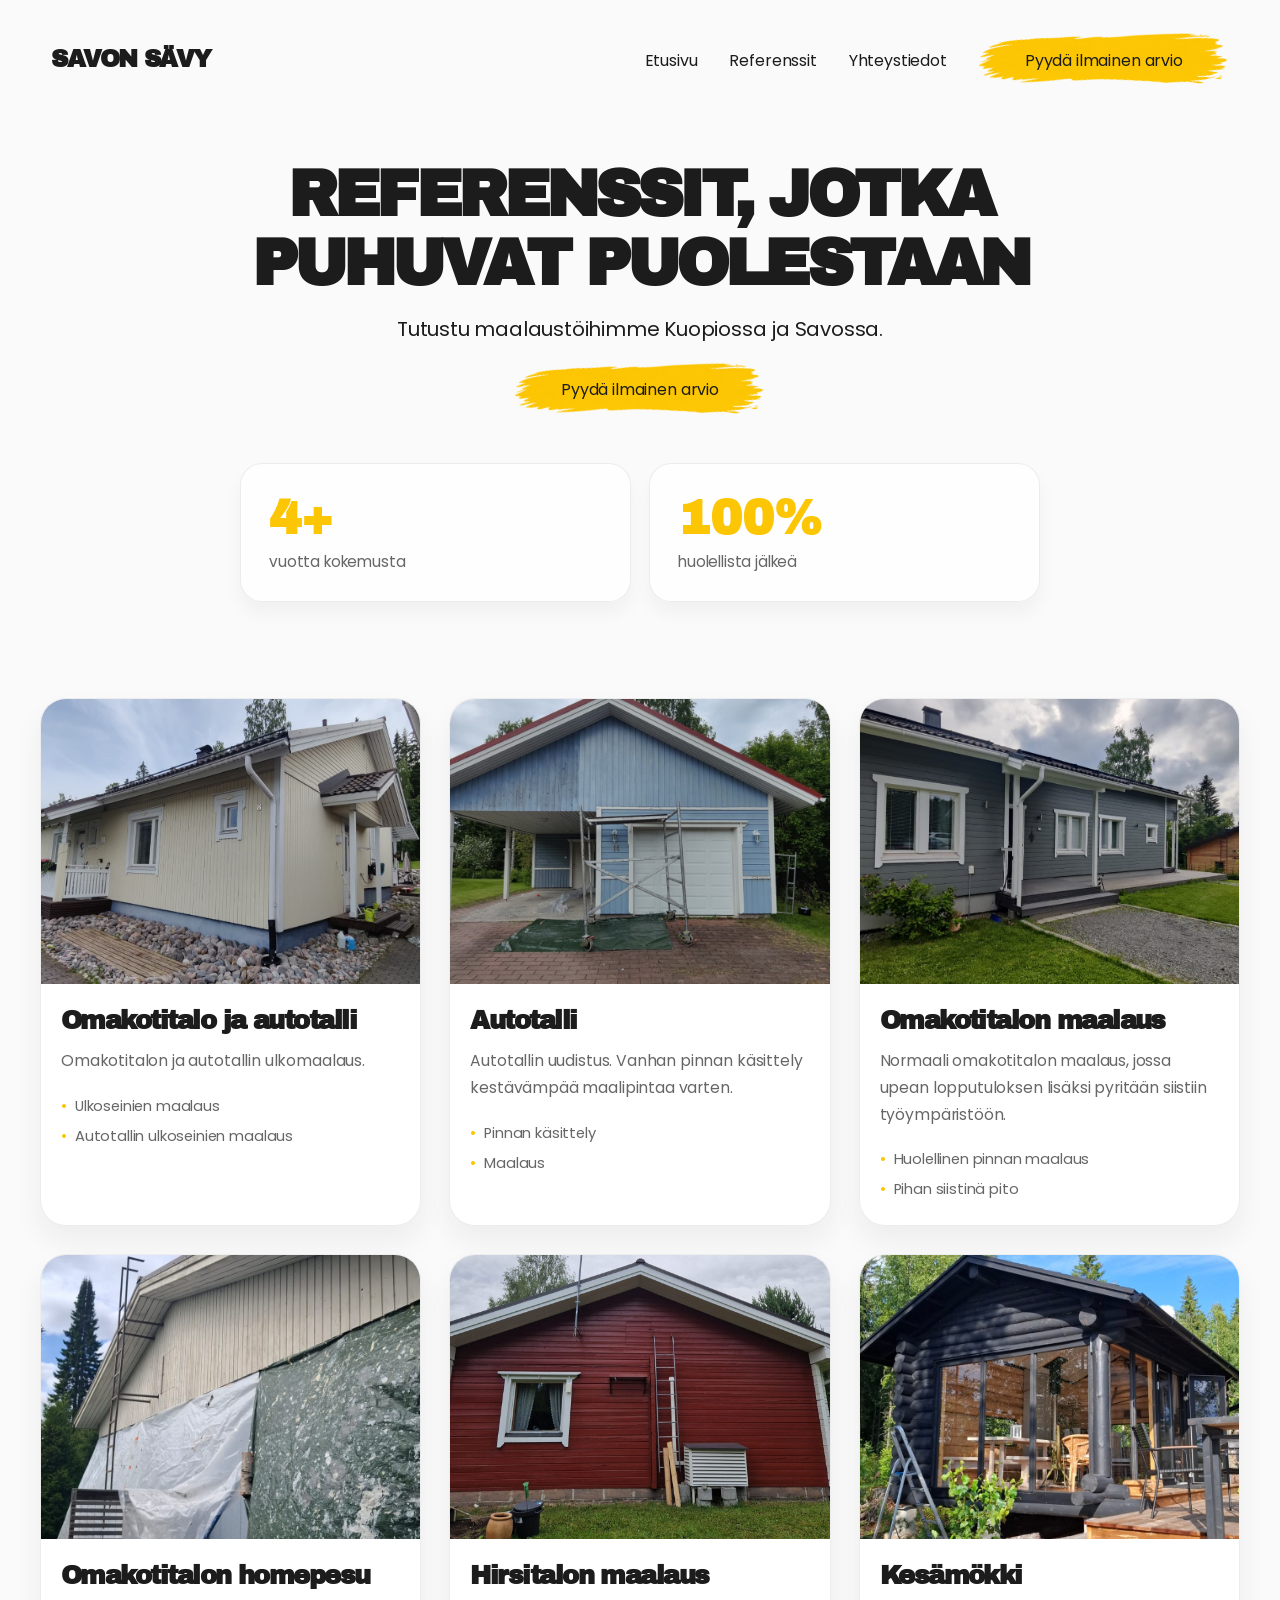
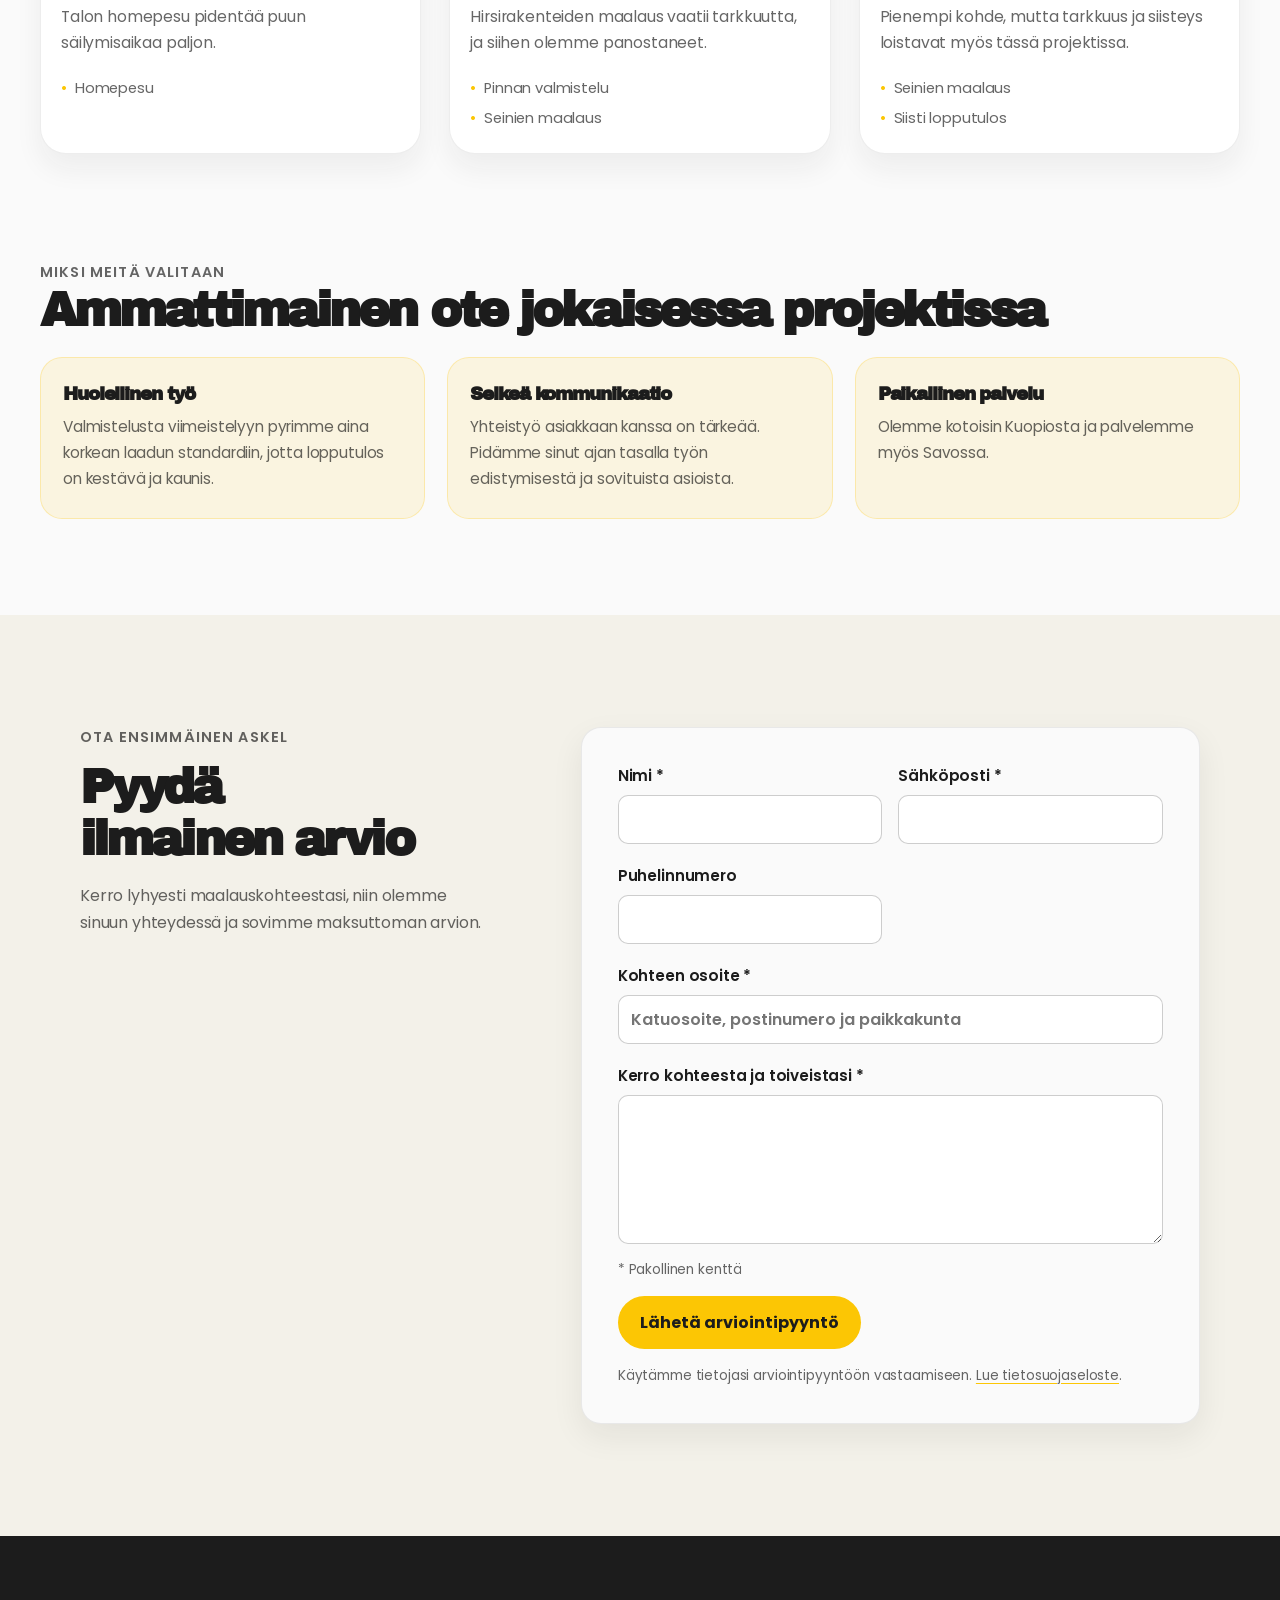
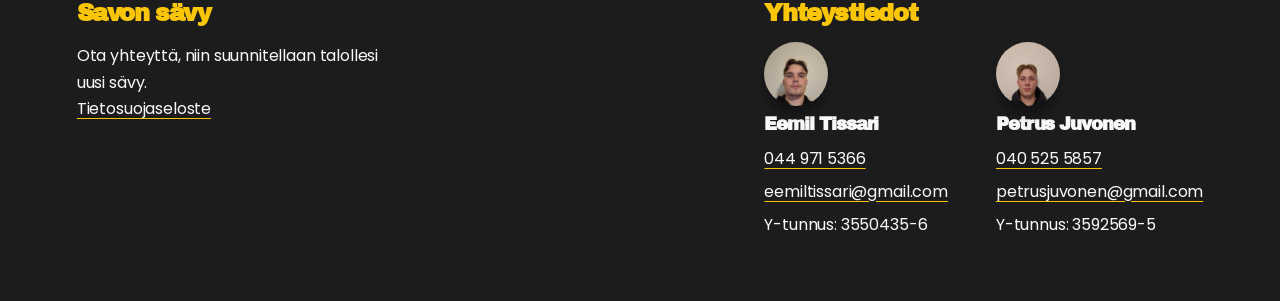
==== referenssit.html @ 163c97ed "Jeps" ====
<!DOCTYPE html>
<html lang="fi">
<head>
    <meta charset="UTF-8">
    <meta name="viewport" content="width=device-width, initial-scale=1.0">
    <title>Referenssit | Savon sävy</title>
    <meta name="description" content="Tutustu Savon sävyn maalausreferensseihin ja pyydä ilmainen arviointipyyntö.">

    <link rel="icon" href="./favicon.ico" sizes="any">
    <link rel="icon" type="image/png" sizes="32x32" href="./favicon-32x32.png">
    <link rel="icon" type="image/png" sizes="16x16" href="./favicon-16x16.png">
    <link rel="apple-touch-icon" sizes="180x180" href="./apple-touch-icon.png">
    <link rel="manifest" href="./site.webmanifest">

    <link rel="preconnect" href="https://fonts.googleapis.com">
    <link rel="preconnect" href="https://fonts.gstatic.com" crossorigin>
    <link href="https://fonts.googleapis.com/css2?family=Archivo+Black&family=Poppins:wght@200;400;600;700&display=swap" rel="stylesheet">

    <link rel="stylesheet" href="./basics.css">
    <link rel="stylesheet" href="./etusivu.css">
    <link rel="stylesheet" href="./referenssit.css">
</head>
<body>
    <nav>
        <div class="logo">
            <h1>Savon sävy</h1>
        </div>
        <button class="menuToggle" type="button" aria-label="Avaa valikko" aria-expanded="false" aria-controls="paavalikko">
            <span></span>
            <span></span>
            <span></span>
        </button>
        <div class="links" id="paavalikko">
            <div class="navlink">
                <a href="./index.html">Etusivu</a>
            </div>
            <div class="navlink">
                <a href="./referenssit.html">Referenssit</a>
            </div>
            <div class="navlink">
                <a href="#yhteystiedot">Yhteystiedot</a>
            </div>
            <a class="button navButton" href="#arviopyynto">
                <img class="brushStroke" src="./Kuvat/Kultainen siveltimen veto läpinäkyvällä taustalla-Photoroom.png" alt="">
                <p>Pyydä ilmainen arvio</p>
            </a>
        </div>
    </nav>

    <main class="referenssi-page">
        <section class="referenssi-hero">
            <h1>Referenssit, jotka puhuvat puolestaan</h1>
            <p>Tutustu maalaustöihimme Kuopiossa ja Savossa.</p>
            <div class="hero-cta">
                <a class="button" href="#arviopyynto">
                    <img class="brushStroke" src="./Kuvat/Kultainen siveltimen veto läpinäkyvällä taustalla-Photoroom.png" alt="">
                    <p>Pyydä ilmainen arvio</p>
                </a>
            </div>
        </section>

        <div class="referenssi-stats" aria-label="Työn laatuindikaattorit">
            <div class="stat-card">
                <strong>4+</strong>
                <span>vuotta kokemusta</span>
            </div>
            <div class="stat-card">
                <strong>100%</strong>
                <span>huolellista jälkeä</span>
            </div>
        </div>

        <section class="referenssi-kortit" aria-label="Referenssikohteet">
            <article class="reference-card">
                <img src="./Kuvat/WhatsApp Image 2026-10-31 at 20.21.334.jpeg" alt="Maalattu omakotitalo ja autotalli" loading="lazy" decoding="async">
                <div class="reference-card-body">
                    <h2>Omakotitalo ja autotalli</h2>
                    <p>Omakotitalon ja autotallin ulkomaalaus.</p>
                    <ul>
                        <li>Ulkoseinien maalaus</li>
                        <li>Autotallin ulkoseinien maalaus</li>
                    </ul>
                </div>
            </article>

            <article class="reference-card">
                <img src="./Kuvat/WhatsApp Image 2026-10-31 at 20.22.09.jpeg" alt="Autotallin maalaus" loading="lazy" decoding="async">
                <div class="reference-card-body">
                    <h2>Autotalli</h2>
                    <p>Autotallin uudistus. Vanhan pinnan käsittely kestävämpää maalipintaa varten.</p>
                    <ul>
                        <li>Pinnan käsittely</li>
                        <li>Maalaus</li>
                    </ul>
                </div>
            </article>

            <article class="reference-card">
                <img src="./Kuvat/WhatsApp Image 2026-10-31 at 20.22.1012.jpeg" alt="Päätyseinän maalattu omakotitalo" loading="lazy" decoding="async">
                <div class="reference-card-body">
                    <h2>Omakotitalon maalaus</h2>
                    <p>Normaali omakotitalon maalaus, jossa upean lopputuloksen lisäksi pyritään siistiin työympäristöön.</p>
                    <ul>
                        <li>Huolellinen pinnan maalaus</li>
                        <li>Pihan siistinä pito</li>
                    </ul>
                </div>
            </article>

            <article class="reference-card">
                <img src="./Kuvat/WhatsApp Image 2026-10-31 at 20.26.2842.jpeg" alt="Omakotitalon homepesu" loading="lazy" decoding="async">
                <div class="reference-card-body">
                    <h2>Omakotitalon homepesu</h2>
                    <p>Talon homepesu pidentää puun säilymisaikaa paljon.</p>
                    <ul>
                        <li>Homepesu</li>
                    </ul>
                </div>
            </article>

            <article class="reference-card">
                <img src="./Kuvat/WhatsApp Image 2026-10-31 at 20.26.2734.jpeg" alt="Hirsitalon maalaus" loading="lazy" decoding="async">
                <div class="reference-card-body">
                    <h2>Hirsitalon maalaus</h2>
                    <p>Hirsirakenteiden maalaus vaatii tarkkuutta, ja siihen olemme panostaneet.</p>
                    <ul>
                        <li>Pinnan valmistelu</li>
                        <li>Seinien maalaus</li>
                    </ul>
                </div>
            </article>

            <article class="reference-card">
                <img src="./Kuvat/WhatsApp Image 2026-10-31 at 20.26.2950.jpeg" alt="Kesäkeittiön maalaustyö" loading="lazy" decoding="async">
                <div class="reference-card-body">
                    <h2>Kesämökki</h2>
                    <p>Pienempi kohde, mutta tarkkuus ja siisteys loistavat myös tässä projektissa.</p>
                    <ul>
                        <li>Seinien maalaus</li>
                        <li>Siisti lopputulos</li>
                    </ul>
                </div>
            </article>
        </section>

        <section class="referenssi-tekstit" aria-labelledby="referenssi-tekstit-otsikko">
            <div class="section-heading">
                <p class="osioTunniste">Miksi meitä valitaan</p>
                <h2 id="referenssi-tekstit-otsikko">Ammattimainen ote jokaisessa projektissa</h2>
            </div>
            <div class="feature-grid">
                <article class="feature-item">
                    <h3>Huolellinen työ</h3>
                    <p>Valmistelusta viimeistelyyn pyrimme aina korkean laadun standardiin, jotta lopputulos on kestävä ja kaunis.</p>
                </article>
                <article class="feature-item">
                    <h3>Selkeä kommunikaatio</h3>
                    <p>Yhteistyö asiakkaan kanssa on tärkeää. Pidämme sinut ajan tasalla työn edistymisestä ja sovituista asioista.</p>
                </article>
                <article class="feature-item">
                    <h3>Paikallinen palvelu</h3>
                    <p>Olemme kotoisin Kuopiosta ja palvelemme myös Savossa.</p>
                </article>
            </div>
        </section>
    </main>

    <section class="arviopyynto" id="arviopyynto" aria-labelledby="arviopyyntoOtsikko">
        <div class="arviopyyntoSisalto">
            <div class="arviopyyntoEsittely">
                <p class="osioTunniste">Ota ensimmäinen askel</p>
                <h1 id="arviopyyntoOtsikko">Pyydä ilmainen arvio</h1>
                <p>Kerro lyhyesti maalauskohteestasi, niin olemme sinuun yhteydessä ja sovimme maksuttoman arvion.</p>
            </div>
            <form class="arvioLomake" action="https://formspree.io/f/xkjrnrkb" method="POST">
                <input type="hidden" name="_subject" value="Uusi arviointipyyntö - Savon sävy">
                <input class="arvioHoneypot" type="text" name="_gotcha" tabindex="-1" autocomplete="off" aria-hidden="true">
                <div class="arvioKentat">
                    <label class="arvioKentta">
                        Nimi *
                        <input type="text" name="Nimi" autocomplete="name" required>
                    </label>
                    <label class="arvioKentta">
                        Sähköposti *
                        <input type="email" name="Email" autocomplete="email" required>
                    </label>
                    <label class="arvioKentta">
                        Puhelinnumero
                        <input type="tel" name="puhelinnumero" autocomplete="tel">
                    </label>
                    <label class="arvioKentta arvioKenttaLevea">
                        Kohteen osoite *
                        <input type="text" name="Osoite" autocomplete="street-address" placeholder="Katuosoite, postinumero ja paikkakunta" required>
                    </label>
                    <label class="arvioKentta arvioKenttaLevea">
                        Kerro kohteesta ja toiveistasi *
                        <textarea name="Viesti" rows="5" required></textarea>
                    </label>
                </div>
                <p class="arvioPakolliset">* Pakollinen kenttä</p>
                <button class="arvioLaheta" type="submit">Lähetä arviointipyyntö</button>
                <p class="arvioLomakeIlmoitus" role="status" aria-live="polite" aria-atomic="true"></p>
                <p class="arvioTietosuoja">Käytämme tietojasi arviointipyyntöön vastaamiseen. <a href="./tietosuoja.html">Lue tietosuojaseloste</a>.</p>
            </form>
        </div>
    </section>

    <footer class="footer" id="yhteystiedot">
        <div class="footerSisalto">
            <div class="footerEsittely">
                <h2>Savon sävy</h2>
                <p>Ota yhteyttä, niin suunnitellaan talollesi uusi sävy.</p>
                <a href="./tietosuoja.html">Tietosuojaseloste</a>
            </div>
            <div class="footerYhteystiedot">
                <h2>Yhteystiedot</h2>
                <div class="footerHenkilot">
                    <address>
                        <img class="footerKuva" src="./Kuvat/Eemil-naamakuva.jpeg" alt="" loading="lazy" decoding="async">
                        <h3>Eemil Tissari</h3>
                        <a href="tel:+358449715366">044 971 5366</a>
                        <a href="mailto:eemiltissari@gmail.com">eemiltissari@gmail.com</a>
                        <p>Y-tunnus: 3550435-6</p>
                    </address>
                    <address>
                        <img class="footerKuva" src="./Kuvat/Pietsu-naamakuva.jpeg" alt="" loading="lazy" decoding="async">
                        <h3>Petrus Juvonen</h3>
                        <a href="tel:+358405255857">040 525 5857</a>
                        <a href="mailto:petrusjuvonen@gmail.com">petrusjuvonen@gmail.com</a>
                        <p>Y-tunnus: 3592569-5</p>
                    </address>
                </div>
            </div>
        </div>
    </footer>

    <script src="./etusivu.js" defer></script>
</body>
</html>
---- basics.css ----
:root{
    --nav-height: 120px;
    --otsikko-koko: clamp(2.5rem, 6vw, 6rem);
    --otsikko2-koko: clamp(2rem, 5vw, 4rem);
    --väliotsikko-koko: clamp(1.75rem, 4vw, 3rem);
    --väliotsikko2-koko: clamp(1.5rem, 3.5vw, 2.5rem);
    --iso-teksti-koko: clamp(1.25rem, 2.5vw, 2.25rem);
    --teksti-koko: clamp(1.125rem, 2vw, 2rem);
    --pieni-teksti-koko: clamp(1rem, 1.75vw, 1.75rem);
    --pieni-teksti2-koko: clamp(1rem, 1.5vw, 1.5rem);

    --väri-main: #fcc604;
    --väri-body: #fafafa;
    --väri-teksti: #1c1c1c;
    --väri-teksti-secondary: rgba(0, 0, 0, 0.6);
}

html{
    text-rendering: optimizeLegibility;
    -webkit-font-smoothing: antialiased;
    -moz-osx-font-smoothing: grayscale;
}
*{
    box-sizing: border-box;
    margin: 0;
    padding: 0;
}
body{
    width: 100%;
    min-height: 100vh;
    background-color: var(--väri-body);
    color: var(--väri-teksti);

    overflow-x: clip;
}

p{
    max-inline-size: 65ch;
}
p, body{
    text-wrap: pretty;
    letter-spacing: -0.01em;
    font-family: "Poppins", sans-serif;
}
h1, h2, h3, h4, h5, h6{
    text-wrap: balance;
    letter-spacing: -0.06em;
    font-family: "Archivo Black", sans-serif;
}
.brushStroke{
   rotate: 9deg;
}

.button{
    position: relative;
    display: flex;
    justify-content: center;
    align-items: center;
    width: 250px;
    cursor: pointer;
    height: 60px;
}
.button p{
    position: absolute;
    white-space: nowrap;
}
.button img{
    width: inherit;
    position: absolute;
}

.button:hover img{
    animation: brushStrokeAnimation 0.8s forwards ease;  
}
@keyframes brushStrokeAnimation {
    from{
        clip-path: inset(0 100% 0 0);
    }
    to{
        clip-path: inset(0 0 0 0);
    }
}



nav{
    display: flex;
    justify-content: space-between;
    align-items: center;
    gap: 24px;
    padding: 16px clamp(20px, 4vw, 56px);
    min-height: var(--nav-height);
    background-color: var(--väri-body);
    color: var(--väri-teksti);
    width: 100%;
    position: fixed;
    top: 0;
    left: 0;
    z-index: 9999;
    transition: box-shadow .2s ease;

}
nav.is-scrolled{
    box-shadow: 0 4px 18px rgba(28, 28, 28, .06);
}
nav .logo{
    font-family: "Archivo Black", sans-serif;
    font-size: clamp(1.1rem, 2vw, 1.5rem);
    white-space: nowrap;
    text-transform: uppercase;

    cursor: pointer;
}
nav .logo h1{
    font-size: inherit;
    line-height: 1.15;
}
nav .links{
    display: flex;
    gap: clamp(16px, 2.5vw, 36px);
    align-items: center;
    margin-left: auto;
}
.navButton{
    color: var(--väri-teksti) !important;
}
.menuToggle{
    display: none;
}
nav a{
    text-decoration: none;
    color: var(--väri-teksti);
}
nav a:hover{
    color: var(--väri-main);
}

img, .img, .kuva{
    border-radius: 20px;
    filter: drop-shadow(0px 10px 5px rgba(0, 0, 0, .3));
}
.button img{
    filter: none;
}

@media (max-width: 760px){
    :root{
        --nav-height: 76px;
    }
    nav{
        flex-direction: row;
        justify-content: space-between;
        gap: 16px;
        padding: 10px 20px;
    }
    nav .logo{
        font-size: 1.1rem;
        line-height: 1.2;
    }
    .menuToggle{
        display: flex;
        flex-direction: column;
        justify-content: center;
        align-items: center;
        gap: 5px;
        width: 44px;
        height: 44px;
        margin-left: auto;
        border: 1px solid rgba(28, 28, 28, .2);
        border-radius: 10px;
        background: transparent;
        color: var(--väri-teksti);
        cursor: pointer;
    }
    .menuToggle span{
        display: block;
        width: 20px;
        height: 2px;
        border-radius: 2px;
        background: currentColor;
        transition: transform .2s ease, opacity .2s ease;
    }
    .menuToggle[aria-expanded="true"] span:first-child{
        transform: translateY(7px) rotate(45deg);
    }
    .menuToggle[aria-expanded="true"] span:nth-child(2){
        opacity: 0;
    }
    .menuToggle[aria-expanded="true"] span:last-child{
        transform: translateY(-7px) rotate(-45deg);
    }
    .menuToggle:focus-visible{
        outline: 3px solid var(--väri-main);
        outline-offset: 3px;
    }
    nav .links{
        position: absolute;
        top: 100%;
        left: 0;
        display: none;
        flex-direction: column;
        align-items: stretch;
        gap: 0;
        width: 100%;
        padding: 8px 20px 20px;
        background: var(--väri-body);
        box-shadow: 0 12px 18px rgba(0, 0, 0, .12);
        margin: 0;
    }
    nav[data-menu-open="true"] .links{
        display: flex;
    }
    nav .navlink{
        padding: 12px 0;
        border-bottom: 1px solid rgba(28, 28, 28, .12);
    }
    nav .navlink a{
        display: block;
        font-size: 1rem;
    }
    nav .navButton{
        width: min(100%, 240px);
        height: 48px;
        margin-top: 12px;
        flex: 0 0 auto;
    }
    nav .navButton img{
        width: 100%;
    }
    nav .navButton p{
        font-size: .9rem;
    }
}
---- etusivu.css ----
main{
    position: relative;
    display: flex;
    flex-direction: column;
    padding: var(--nav-height) 24px 48px;
    width: 100%;
    min-height: 100vh;
    min-height: 100svh;
    text-align: center;
    align-items: center;
    justify-content: center;
}
main h1{
    font-size: var(--otsikko2-koko);
    text-transform: uppercase;
    max-width: min(1000px, calc(100% - 2 * clamp(150px, 20vw, 300px)));
    line-height: 1.08;
    z-index: 1;
}
main > p{
    max-width: 60ch;
    margin-top: 16px;
    font-size: clamp(1rem, 1.8vw, 1.25rem);
    z-index: 1;
}
main .button{
    z-index: 1;
    margin-top: 15px;
}

.about{
    position: relative;
    isolation: isolate;
    display: flex;
    flex-direction: column;
    align-items: center;
    justify-content: center;
    width: 100%;
    text-align: center;
    padding: clamp(32px, 4vw, 56px) 24px;
    background-color: var(--väri-main);
    margin-top: 20vh;
}
.about::before,
.about::after{
    content: "";
    position: absolute;
    z-index: 1;
    left: 0;
    width: 100%;
    height: 14px;
    background-color: var(--väri-main);
    -webkit-mask-image: url("data:image/svg+xml,%3Csvg xmlns='http://www.w3.org/2000/svg' viewBox='0 0 64 14'%3E%3Cpath fill='white' d='M0 7 C8 7 8 1 16 1 S24 7 32 7 S40 13 48 13 S56 7 64 7 V14 H0 Z'/%3E%3C/svg%3E");
    -webkit-mask-repeat: repeat-x;
    -webkit-mask-size: 64px 14px;
    mask-image: url("data:image/svg+xml,%3Csvg xmlns='http://www.w3.org/2000/svg' viewBox='0 0 64 14'%3E%3Cpath fill='white' d='M0 7 C8 7 8 1 16 1 S24 7 32 7 S40 13 48 13 S56 7 64 7 V14 H0 Z'/%3E%3C/svg%3E");
    mask-repeat: repeat-x;
    mask-size: 64px 14px;
    pointer-events: none;
}
.about::before{
    top: -14px;
}
.about::after{
    bottom: -14px;
    transform: scaleY(-1);
}
.about h1{
    position: relative;
    z-index: 5;
    max-width: 900px;
    font-size: var(--väliotsikko-koko);
    line-height: 1.1;
}
.about .osioTunniste{
    position: relative;
    z-index: 5;
    margin-top: 0;
    margin-bottom: 12px;
    font-size: .9rem;
}
.about > p:not(.osioTunniste){
    position: relative;
    z-index: 5;
    max-width: 60ch;
    margin-top: 20px;
    font-size: clamp(1rem, 1.8vw, 1.25rem);
    line-height: 1.8;
}
.tyoprosessi{
    width: 100%;
    padding: clamp(72px, 10vw, 128px) 24px;
    scroll-margin-top: var(--nav-height);
}
.tyoprosessiSisalto{
    display: grid;
    grid-template-columns: minmax(0, .9fr) minmax(0, 1.1fr);
    align-items: center;
    gap: clamp(40px, 8vw, 112px);
    width: min(100%, 1200px);
    margin: 0 auto;
}
.tyoprosessiTeksti{
    min-width: 0;
}
.osioTunniste{
    color: var(--väri-teksti-secondary);
    font-size: .9rem;
    font-weight: 600;
    letter-spacing: .08em;
    line-height: 1.5;
    text-transform: uppercase;
}
.tyoprosessiTeksti > h1{
    margin-top: 12px;
    font-size: var(--väliotsikko-koko);
    line-height: 1.1;
}
.tyoprosessiJohdanto{
    margin-top: 16px;
    line-height: 1.7;
}
.tyovaiheetLista{
    display: grid;
    gap: 0;
    margin-top: 28px;
    list-style: none;
}
.tyovaiheetLista li{
    display: grid;
    grid-template-columns: 44px minmax(0, 1fr);
    gap: 16px;
    padding: 18px 0;
    border-top: 1px solid rgba(28, 28, 28, .14);
}
.tyovaiheNumero{
    display: grid;
    width: 40px;
    height: 40px;
    place-items: center;
    border-radius: 50%;
    background: var(--väri-main);
    font-weight: 700;
}
.tyovaiheetLista h2{
    margin-bottom: 4px;
    font-size: 1.05rem;
}
.tyovaiheetLista p{
    color: var(--väri-teksti-secondary);
    font-size: .95rem;
    line-height: 1.6;
}
.tyoprosessiKuvat{
    position: relative;
    min-width: 0;
    min-height: clamp(360px, 48vw, 580px);
}
.tyoprosessiKuvat img{
    position: absolute;
    display: block;
    object-fit: cover;
    object-position: center;
}
.tyoprosessiPaa{
    top: 0;
    right: 0;
    width: 78%;
    height: 82%;
}
.tyoprosessiSivu{
    bottom: 0;
    left: 0;
    width: 52%;
    height: 42%;
    border: 8px solid var(--väri-body);
}

main .kuvat{
    position: absolute;
    top: 50%;
    left: 50%;
    width: min(80vw, 1200px);
    height: min(80vh, 600px);
    transform: translate(-50%, -40%);
    pointer-events: none;
}
@media screen and (max-width:1100px) {
    main .kuvat{
        height: 520px;
    }
}
main .kuvat img{
    position: absolute;
    display: block;
    min-width: 0;
    object-fit: cover;
    object-position: center;
    margin: 0;
}
main .kuva1,
main .kuva3{
    width: clamp(120px, 16vw, 220px);
    height: clamp(190px, 30vw, 340px);
}
main .kuva1{
    top: 8%;
    left: 0;
}
main .kuva2{
    bottom: 0;
    left: 12%;
    width: clamp(110px, 14vw, 165px);
    height: clamp(125px, 18vw, 220px);
}
main .kuva3{
    top: 8%;
    right: 0;
}
main .kuva4{
    right: 12%;
    bottom: 0;
    width: clamp(150px, 22vw, 280px);
    height: clamp(95px, 13vw, 160px);
}


.tiimi{
    display: flex;
    justify-content: center;
    align-items: center;
    width: 100%;
    padding: clamp(48px, 8vw, 96px) clamp(16px, 5vw, 64px);
    background: #f3f1e9;
}
.tiimiCont{
    width: min(100%, 1200px);
    min-width: 0;
    padding: 0;
    display: flex;
    flex-direction: column;
    align-items: center;
    justify-content: center;
    text-align: center;
}
.tiimiCont > h1{
    max-width: 760px;
    margin-top: 12px;
    font-size: var(--väliotsikko-koko);
    line-height: 1.1;
}
.tiimiCont > p:not(.osioTunniste){
    margin-top: 16px;
}
.tiimiCont > .osioTunniste{
    margin-top: 0;
}

.kortit{
    display: grid;
    grid-template-columns: repeat(2, minmax(0, 1fr));
    gap: clamp(16px, 3vw, 32px);
    width: min(100%, 1000px);
    margin-top: clamp(32px, 5vw, 64px);
}
.kortti{
    min-width: 0;
    display: flex;
    align-items: center;
    gap: clamp(16px, 2.5vw, 28px);
    border-radius: 20px;
    padding: clamp(14px, 2vw, 24px);
    border: 1px solid rgba(28, 28, 28, .08);
    background-color: var(--väri-body);
    box-shadow: 0 12px 32px rgba(28, 28, 28, .07);
    overflow: hidden;
}
.kortti .kuva{
    filter: brightness(1.1) contrast(1.2) saturate(1.2);
    flex: 0 0 38%;
    width: 38%;
    max-height: 260px;
    aspect-ratio: 4 / 5;
    object-fit: cover;
    object-position: center;
    border-radius: 14px;
}
.kortti .teksti{
    flex: 1;
    min-width: 0;
    padding: 8px 0;
    text-align: left;
    overflow-wrap: anywhere;
}
.kortti .teksti h2{
    margin-bottom: 12px;
    font-weight: 400;
    font-size: clamp(1.15rem, 2vw, 1.5rem);
}
.kortti .teksti p{
    margin-top: 8px;
    font-size: clamp(.8rem, 1.3vw, 1rem);
    line-height: 1.6;
}
.kortti .teksti span{
    font-weight: bold;
}
.kortti .teksti a{
    color: inherit;
    text-decoration-color: var(--väri-main);
    text-underline-offset: 3px;
}
.kortti .teksti a:hover{
    text-decoration-thickness: 2px;
}


.referenssit{
    display: flex;
    flex-direction: column;
    align-items: center;
    padding: clamp(72px, 10vw, 120px) 24px;
    text-align: center;
    scroll-margin-top: var(--nav-height);
    width: 100%;
}
.referenssit > h1{
    margin-top: 12px;
    font-size: var(--väliotsikko-koko);
}
.referenssit > p{
    margin-top: 12px;
    font-size: clamp(.95rem, 1.6vw, 1.1rem);
}
.referenssit > .osioTunniste{
    margin-top: 0;
    font-size: .9rem;
}
.referenssitCont{
    display: grid;
    grid-template-columns: repeat(auto-fit, minmax(min(100%, 260px), 1fr));
    gap: clamp(16px, 2.5vw, 28px);
    width: min(100%, 1100px);
    margin-top: clamp(24px, 4vw, 40px);
}
.referenssi{
    display: flex;
    flex-direction: column;
    gap: 14px;
    min-width: 0;
    padding: 20px;
    align-items: stretch;
    justify-content: flex-start;
    width: 100%;
    border: 1px solid rgba(28, 28, 28, .08);
    border-radius: 18px;
    background: #fff;
    color: inherit;
    font: inherit;
    cursor: pointer;
    overflow: hidden;
    text-align: left;
    box-shadow: 0 8px 24px rgba(28, 28, 28, .06);
    transition: box-shadow .25s ease, transform .2s ease;
}
.referenssi img{
    display: block;
    width: 100%;
    aspect-ratio: 16 / 10;
    object-fit: cover;
    border-radius: 12px;
    transition: transform .35s ease;
}
.referenssi span{
    padding: 2px 4px 4px;
    font-weight: 600;
    line-height: 1.4;
}
.referenssi:hover{
    box-shadow: 0 14px 32px rgba(28, 28, 28, .12);
    transform: translateY(-3px);
}
.referenssi:hover img{
    transform: scale(1.015);
}
.referenssi:focus-visible,
.referenssiTakaisin:focus-visible{
    outline: 3px solid var(--väri-teksti);
    outline-offset: 4px;
}
.referenssi .kuva{
    display: block;
    height: auto;
    width: 100%;
    background-position: center;
    background-size: cover;
    object-fit: cover;
}
.referenssiDialog{
    width: min(1000px, calc(100% - 32px));
    max-width: none;
    max-height: calc(100% - 32px);
    margin: auto;
    padding: 0;
    overflow: auto;
    border: 0;
    border-radius: 20px;
    color: var(--väri-teksti);
    background: var(--väri-body);
    box-shadow: 0 20px 60px rgba(0, 0, 0, .3);
}
.referenssiDialog::backdrop{
    background: rgba(0, 0, 0, .65);
}
.referenssiSisalto{
    display: grid;
    grid-template-columns: minmax(0, 1.1fr) minmax(240px, .9fr);
    align-items: center;
    gap: 32px;
    padding: 32px;
}
.referenssiSlider{
    position: relative;
    min-width: 0;
}
.referenssiIsoKuva{
    display: block;
    width: 100%;
    max-height: 65vh;
    object-fit: cover;
}
.sliderNuoli{
    position: absolute;
    top: 50%;
    z-index: 1;
    display: grid;
    width: 44px;
    height: 44px;
    place-items: center;
    transform: translateY(-50%);
    border: 0;
    border-radius: 50%;
    background: rgba(28, 28, 28, .75);
    color: #fff;
    font: inherit;
    font-size: 22px;
    cursor: pointer;
}
.sliderNuoli:hover{
    background: var(--väri-teksti);
}
.sliderNuoli:focus-visible{
    outline: 3px solid var(--väri-main);
    outline-offset: 3px;
}
.sliderEdellinen{
    left: 12px;
}
.sliderSeuraava{
    right: 12px;
}
.sliderLaskuri{
    position: absolute;
    right: 12px;
    bottom: 12px;
    padding: 4px 10px;
    border-radius: 999px;
    background: rgba(28, 28, 28, .75);
    color: #fff;
    font-size: 14px;
}
.referenssiTeksti h2{
    margin-bottom: 16px;
}
.referenssiTeksti p{
    line-height: 1.7;
}
.referenssiTakaisin{
    margin-top: 24px;
    padding: 12px 20px;
    border: 0;
    border-radius: 999px;
    background: var(--väri-main);
    color: var(--väri-teksti);
    font: inherit;
    font-weight: 600;
    cursor: pointer;
}

.button{
    color: inherit;
    text-decoration: none;
}
.button:focus-visible{
    outline: 3px solid var(--väri-teksti);
    outline-offset: 4px;
    border-radius: 8px;
}

.arviopyynto{
    width: 100%;
    padding: clamp(64px, 9vw, 112px) 24px;
    background: #f3f1e9;
    scroll-margin-top: var(--nav-height);
}
.arviopyyntoSisalto{
    display: grid;
    grid-template-columns: minmax(0, .8fr) minmax(0, 1.2fr);
    align-items: start;
    gap: clamp(32px, 7vw, 88px);
    width: min(100%, 1120px);
    margin: 0 auto;
}
.arviopyyntoEsittely{
    position: sticky;
    top: calc(var(--nav-height) + 32px);
}
.arviopyyntoEsittely h1{
    margin-top: 12px;
    font-size: var(--väliotsikko-koko);
    line-height: 1.1;
}
.arviopyyntoEsittely > p:last-child{
    margin-top: 16px;
    color: var(--väri-teksti-secondary);
    line-height: 1.7;
}
.arvioLomake{
    min-width: 0;
    padding: clamp(20px, 4vw, 36px);
    border: 1px solid rgba(28, 28, 28, .08);
    border-radius: 20px;
    background: var(--väri-body);
    box-shadow: 0 12px 32px rgba(28, 28, 28, .07);
}
.arvioHoneypot{
    display: none;
}
.arvioKentat{
    display: grid;
    grid-template-columns: repeat(2, minmax(0, 1fr));
    gap: 20px 16px;
}
.arvioKentta{
    display: flex;
    flex-direction: column;
    gap: 8px;
    min-width: 0;
    font-size: .95rem;
    font-weight: 600;
}
.arvioKenttaLevea{
    grid-column: 1 / -1;
}
.arvioKentta input,
.arvioKentta select,
.arvioKentta textarea{
    width: 100%;
    min-height: 48px;
    padding: 11px 12px;
    border: 1px solid rgba(28, 28, 28, .22);
    border-radius: 10px;
    background: #fff;
    color: var(--väri-teksti);
    font: inherit;
    font-size: 1rem;
}
.arvioKentta textarea{
    min-height: 140px;
    resize: vertical;
}
.arvioKentta input:focus,
.arvioKentta select:focus,
.arvioKentta textarea:focus{
    outline: 3px solid rgba(252, 198, 4, .45);
    border-color: var(--väri-teksti);
}
.arvioPakolliset{
    margin-top: 16px;
    color: var(--väri-teksti-secondary);
    font-size: .85rem;
}
.arvioTietosuoja{
    margin-top: 16px;
    color: var(--väri-teksti-secondary);
    font-size: .85rem;
    line-height: 1.6;
}
.arvioTietosuoja a{
    color: inherit;
    text-decoration-color: var(--väri-main);
    text-underline-offset: 3px;
}
.arvioTietosuoja a:hover{
    color: var(--väri-teksti);
}
.arvioLaheta{
    margin-top: 16px;
    padding: 14px 22px;
    border: 0;
    border-radius: 999px;
    background: var(--väri-main);
    color: var(--väri-teksti);
    font: inherit;
    font-weight: 700;
    cursor: pointer;
    transition: filter .2s ease, transform .2s ease;
}
.arvioLaheta:hover{
    filter: brightness(.95);
    transform: translateY(-1px);
}
.arvioLaheta:focus-visible{
    outline: 3px solid var(--väri-teksti);
    outline-offset: 3px;
}
.arvioLaheta:disabled{
    cursor: wait;
    opacity: .7;
}
.arvioLomakeIlmoitus{
    margin-top: 12px;
    font-size: .95rem;
    line-height: 1.5;
}
.arvioLomakeIlmoitus:empty{
    display: none;
}
.arvioLomakeIlmoitus[data-state="success"]{
    color: #176b36;
}
.arvioLomakeIlmoitus[data-state="error"]{
    color: #a12622;
}

.footer{
    width: 100%;
    padding: clamp(40px, 6vw, 64px) max(20px, 6vw);
    background: var(--väri-teksti);
    color: var(--väri-body);
}
.footerSisalto{
    display: flex;
    justify-content: space-between;
    gap: clamp(32px, 5vw, 72px);
    width: min(100%, 1200px);
    margin: 0 auto;
}
.footerEsittely,
.footerYhteystiedot{
    min-width: 0;
}
.footer h2{
    margin-bottom: 16px;
    color: var(--väri-main);
    font-size: 24px;
}
.footerEsittely p{
    max-width: 32ch;
    line-height: 1.7;
}
.footerHenkilot{
    display: flex;
    flex-wrap: wrap;
    gap: clamp(24px, 4vw, 48px);
}
.footer address{
    display: flex;
    flex-direction: column;
    gap: 8px;
    min-width: 0;
    font-style: normal;
}
.footerKuva{
    width: 64px;
    height: 64px;
    border-radius: 50%;
    object-fit: cover;
    object-position: center;
}
.footer address h3{
    margin-bottom: 4px;
    font-size: 18px;
}
.footer a{
    color: var(--väri-body);
    text-decoration-color: var(--väri-main);
    text-underline-offset: 4px;
    overflow-wrap: anywhere;
}
.footer a:hover{
    color: var(--väri-main);
}
@media (max-width: 650px){
    .referenssiSisalto{
        grid-template-columns: 1fr;
        gap: 20px;
        padding: clamp(16px, 5vw, 24px);
    }
    .referenssiIsoKuva{
        max-height: 40vh;
    }
    .about{
        margin: clamp(48px, 8vw, 88px) 0;
        padding: 24px;
    }
    .tyoprosessiSisalto{
        grid-template-columns: 1fr;
        gap: 32px;
    }
    .tyoprosessiKuvat{
        min-height: clamp(280px, 78vw, 440px);
    }
    .tiimi{
        padding-inline: 16px;
    }
    .kortit{
        grid-template-columns: minmax(0, 420px);
        justify-content: center;
    }
    .kortti{
        gap: 16px;
    }
    .footerSisalto{
        flex-direction: column;
        gap: 28px;
    }
    .arviopyyntoSisalto{
        grid-template-columns: 1fr;
        gap: 28px;
    }
    .arviopyyntoEsittely{
        position: static;
    }
    .kortti{
        max-width: 520px;
    }
}

@media (max-width: 380px){
    .arvioKentat{
        grid-template-columns: 1fr;
    }
    .arvioKenttaLevea{
        grid-column: auto;
    }
    .arvioLaheta{
        width: 100%;
    }
    .referenssiDialog{
        width: calc(100% - 16px);
        max-height: calc(100% - 16px);
    }
    .referenssiSisalto{
        padding: 12px;
    }
    .sliderNuoli{
        width: 38px;
        height: 38px;
    }
    .footerHenkilot{
        flex-direction: column;
        gap: 24px;
    }
    .kortti{
        gap: 12px;
    }
    .kortti .kuva{
        flex-basis: 34%;
        width: 34%;
    }
    .kortti .teksti{
        padding-block: 12px;
    }
}

@media (max-width: 760px), (max-height: 600px) and (max-width: 1000px){
    main{
        justify-content: flex-start;
        padding-top: calc(var(--nav-height) + 32px);
    }
    main h1{
        max-width: 100%;
    }
    main .kuvat{
        position: relative;
        top: auto;
        left: auto;
        display: grid;
        grid-template-columns: 1.05fr 1fr;
        grid-template-rows: clamp(100px, 32vw, 170px) clamp(90px, 29vw, 150px) auto;
        grid-template-areas:
            "feature upper"
            "feature lower"
            "wide wide";
        align-items: stretch;
        gap: clamp(10px, 3vw, 18px);
        width: min(100%, 500px);
        height: auto;
        margin-top: clamp(32px, 8vw, 56px);
        transform: none;
    }
    main .kuvat img{
        position: static;
        width: 100%;
        height: 100%;
    }
    main .kuva1{
        grid-area: feature;
    }
    main .kuva3{
        grid-area: upper;
    }
    main .kuva2{
        grid-area: lower;
    }
    main .kuva4{
        grid-area: wide;
        aspect-ratio: 2 / 1;
        height: auto;
    }
}
---- referenssit.css ----
.referenssi-page {
    display: block;
    width: 100%;
    min-height: 0;
    padding: 0;
    text-align: initial;
}

.referenssi-hero {
    width: 100%;
    margin: 0 auto;
    padding: calc(var(--nav-height) + 40px) 24px 24px;
    text-align: center;
}

.referenssi-hero h1 {
    max-width: 1000px;
    margin: 0 auto;
    font-size: var(--otsikko2-koko);
    line-height: 1.08;
    text-transform: uppercase;
}

.referenssi-hero > p {
    max-width: 60ch;
    margin: 16px auto 0;
    font-size: clamp(1rem, 1.8vw, 1.25rem);
}

.hero-cta {
    display: flex;
    justify-content: center;
}

.hero-cta .button {
    width: 250px;
    margin-top: 15px;
}

.referenssi-stats {
    width: min(800px, calc(100% - 32px));
    margin: 20px auto 0;
    display: grid;
    grid-template-columns: repeat(2, minmax(0, 1fr));
    gap: 18px;
}

.stat-card {
    background: rgba(255, 255, 255, 0.82);
    border: 1px solid rgba(28, 28, 28, 0.08);
    border-radius: 22px;
    padding: clamp(20px, 3vw, 28px);
    box-shadow: 0 12px 18px rgba(0, 0, 0, 0.04);
}

.stat-card strong {
    display: block;
    font-size: clamp(2rem, 4vw, 3rem);
    font-family: "Archivo Black", sans-serif;
    color: var(--väri-main);
}

.stat-card span {
    display: block;
    margin-top: 6px;
    font-size: 0.96rem;
    color: var(--väri-teksti-secondary);
}

.referenssi-kortit {
    width: min(1200px, calc(100% - 32px));
    margin: 0 auto;
    padding: clamp(44px, 8vw, 96px) 0 0;
    display: grid;
    grid-template-columns: repeat(auto-fit, minmax(min(100%, 300px), 1fr));
    gap: 28px;
}

.reference-card {
    display: flex;
    flex-direction: column;
    overflow: hidden;
    background: #ffffff;
    border: 1px solid rgba(28, 28, 28, 0.08);
    border-radius: 26px;
    box-shadow: 0 15px 28px rgba(28, 28, 28, 0.06);
}

.reference-card img {
    width: 100%;
    aspect-ratio: 4 / 3;
    object-fit: cover;
    display: block;
    border-radius: 0;
    filter: none;
}

.reference-card-body {
    display: flex;
    flex-direction: column;
    gap: 12px;
    padding: 22px 20px 24px;
}

.reference-card h2 {
    font-size: clamp(1.25rem, 2vw, 1.7rem);
    line-height: 1.2;
}

.reference-card p {
    margin: 0;
    font-size: 0.98rem;
    line-height: 1.7;
    color: var(--väri-teksti-secondary);
}

.reference-card ul {
    list-style: none;
    display: grid;
    gap: 8px;
    margin: 8px 0 0;
}

.reference-card li {
    display: flex;
    gap: 8px;
    color: var(--väri-teksti-secondary);
    font-size: 0.92rem;
    line-height: 1.5;
}

.reference-card li::before {
    content: "•";
    color: var(--väri-main);
    font-weight: 700;
}

.referenssi-tekstit {
    width: min(1200px, calc(100% - 32px));
    margin: 0 auto;
    padding: clamp(32px, 8vw, 96px) 0 clamp(48px, 8vw, 96px);
}

.referenssi-tekstit .section-heading {
    margin-bottom: 20px;
    text-align: left;
}

.referenssi-tekstit .section-heading h2 {
    font-size: clamp(2rem, 4vw, 3rem);
    line-height: 1.1;
}

.referenssi-tekstit .section-heading p {
    margin-top: 12px;
    color: var(--väri-teksti-secondary);
    text-align: left;
}

.feature-grid {
    display: grid;
    grid-template-columns: repeat(3, minmax(0, 1fr));
    gap: 22px;
}

.feature-item {
    padding: 26px 22px;
    border-radius: 22px;
    background: rgba(252, 198, 4, 0.1);
    border: 1px solid rgba(252, 198, 4, 0.24);
    text-align: left;
}

.feature-item h3 {
    font-size: 1.15rem;
    margin-bottom: 10px;
}

.feature-item p {
    margin: 0;
    color: var(--väri-teksti-secondary);
    font-size: 0.96rem;
    line-height: 1.7;
}

.footer{
    width: 100vw;
    margin-left: calc(50% - 50vw);
    padding: clamp(40px, 6vw, 64px) max(20px, 6vw);
    background: var(--väri-teksti);
    color: var(--väri-body);
}

.footerSisalto{
    display: flex;
    justify-content: space-between;
    gap: clamp(32px, 5vw, 72px);
    width: min(100%, 1200px);
    margin: 0 auto;
}

.footerEsittely,
.footerYhteystiedot{
    min-width: 0;
}

.footer h2{
    margin-bottom: 16px;
    color: var(--väri-main);
    font-size: 24px;
    text-align: left;
}

.footerEsittely p{
    max-width: 32ch;
    line-height: 1.7;
    text-align: left;
}

.footerHenkilot{
    display: flex;
    flex-wrap: wrap;
    gap: clamp(24px, 4vw, 48px);
}

.footer address{
    display: flex;
    flex-direction: column;
    gap: 8px;
    min-width: 0;
    font-style: normal;
    text-align: left;
}

.footerKuva{
    width: 64px;
    height: 64px;
    border-radius: 50%;
    object-fit: cover;
    object-position: center;
}

.footer address h3{
    margin-bottom: 4px;
    font-size: 18px;
}

.footer a{
    color: var(--väri-body);
    text-decoration-color: var(--väri-main);
    text-underline-offset: 4px;
    overflow-wrap: anywhere;
}

.footer a:hover{
    color: var(--väri-main);
}

@media (max-width: 650px){
    .referenssi-stats{
        grid-template-columns: 1fr;
    }

    .footerSisalto{
        flex-direction: column;
        gap: 28px;
    }
}

@media (max-width: 860px) {
    .feature-grid,
    .footerSisalto,
    .footerHenkilot {
        grid-template-columns: 1fr;
    }
}

@media (max-width: 760px) {
    .referenssi-hero {
        padding-top: calc(var(--nav-height) + 32px);
    }

    .reference-card-body {
        padding: 20px 18px 22px;
    }
}
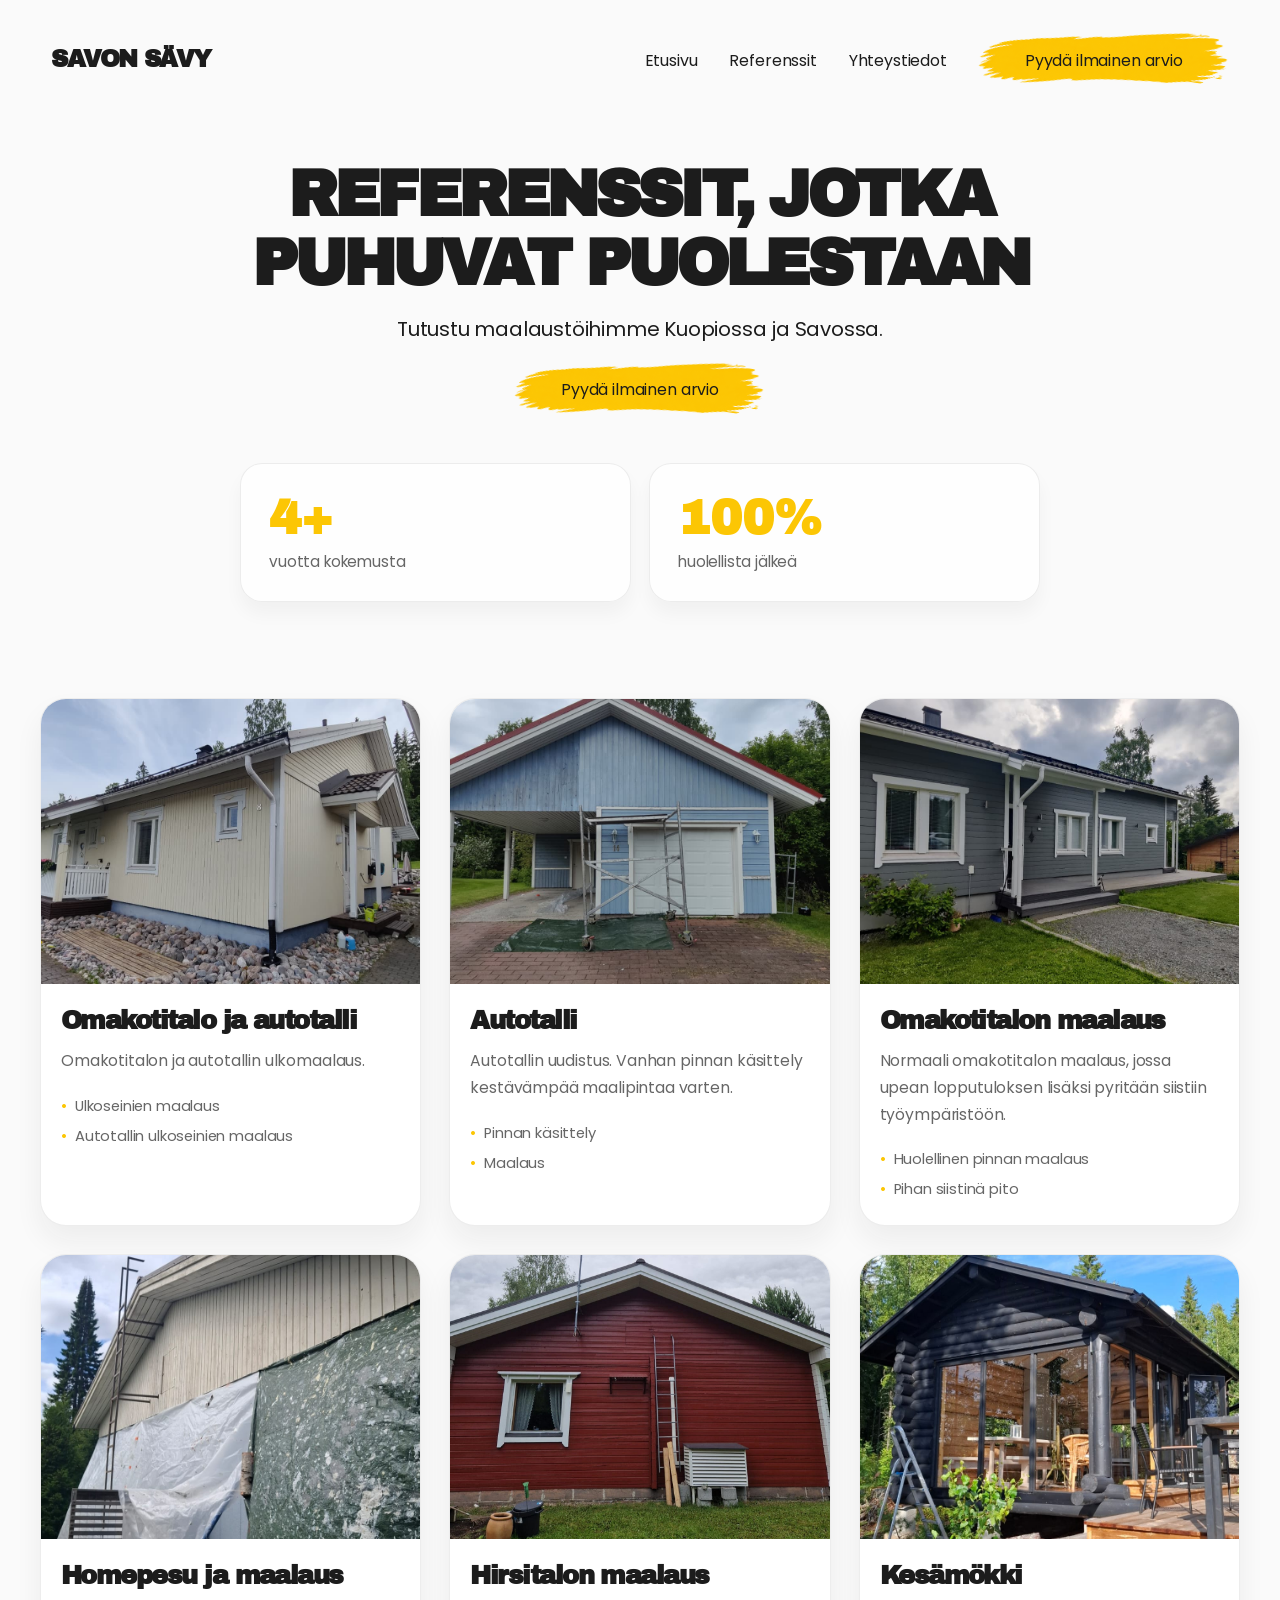
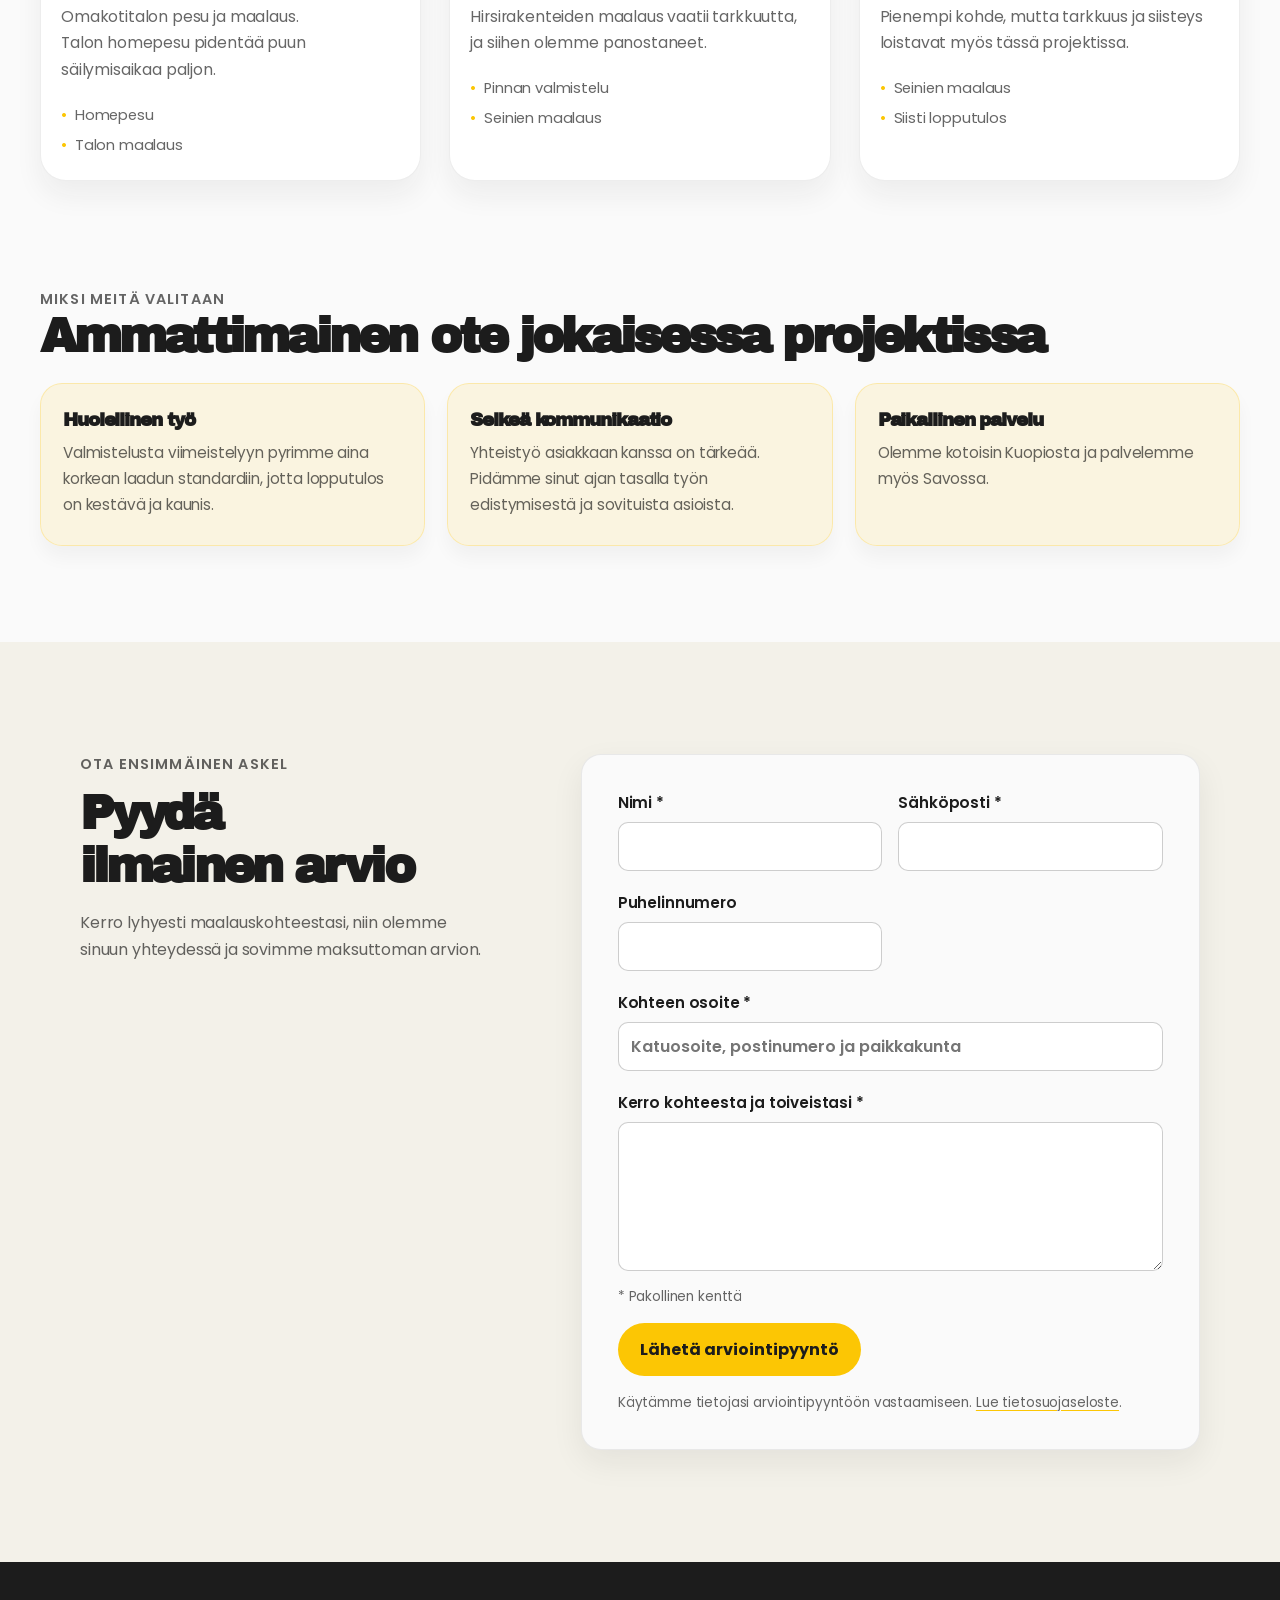
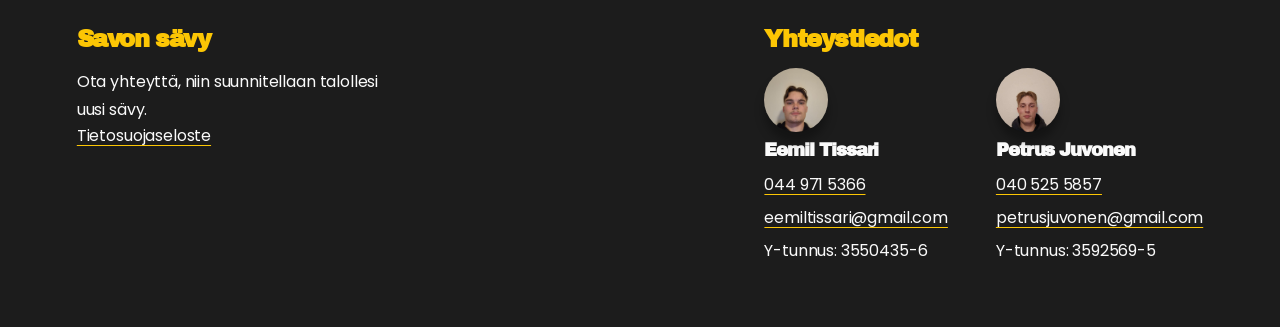
==== commit 689ebf16: "lesgo" ====
--- a/referenssit.html
+++ b/referenssit.html
@@ -110,10 +110,11 @@
             <article class="reference-card">
                 <img src="./Kuvat/WhatsApp Image 2026-10-31 at 20.26.2842.jpeg" alt="Omakotitalon homepesu" loading="lazy" decoding="async">
                 <div class="reference-card-body">
-                    <h2>Omakotitalon homepesu</h2>
-                    <p>Talon homepesu pidentää puun säilymisaikaa paljon.</p>
+                    <h2>Homepesu ja maalaus</h2>
+                    <p>Omakotitalon pesu ja maalaus. Talon homepesu pidentää puun säilymisaikaa paljon.</p>
                     <ul>
                         <li>Homepesu</li>
+                        <li>Talon maalaus</li>
                     </ul>
                 </div>
             </article>
--- a/etusivu.css
+++ b/etusivu.css
@@ -22,6 +22,35 @@
     margin-top: 16px;
     font-size: clamp(1rem, 1.8vw, 1.25rem);
     z-index: 1;
+}
+main .heroLista{
+    list-style: none;
+    display: flex;
+    flex-wrap: wrap;
+    justify-content: center;
+    gap: 8px 18px;
+    padding: 0;
+    margin: 16px 0 0;
+    z-index: 1;
+}
+main .heroLista li{
+    position: relative;
+    padding-left: 0.9em;
+    font-size: .9rem;
+    font-weight: 500;
+    letter-spacing: .02em;
+    line-height: 1.5;
+    color: rgba(28, 28, 28, 0.72);
+}
+main .heroLista li::before{
+    content: "";
+    position: absolute;
+    left: 0;
+    top: .56em;
+    width: .38em;
+    height: .38em;
+    border-radius: 50%;
+    background: rgba(252, 198, 4, 0.65);
 }
 main .button{
     z-index: 1;
@@ -189,6 +218,11 @@
     main .kuvat{
         height: 520px;
     }
+    main .heroLista{
+        flex-direction: column;
+        align-items: center;
+        gap: 6px;
+    }
 }
 main .kuvat img{
     position: absolute;
@@ -206,6 +240,7 @@
 main .kuva1{
     top: 8%;
     left: 0;
+    filter: brightness(1.4) saturate(2) drop-shadow(0px 10px 5px rgba(0, 0, 0, .3));
 }
 main .kuva2{
     bottom: 0;
@@ -216,12 +251,16 @@
 main .kuva3{
     top: 8%;
     right: 0;
+        filter: brightness(1.1) saturate(1.2) drop-shadow(0px 10px 5px rgba(0, 0, 0, .3));
+
 }
 main .kuva4{
     right: 12%;
     bottom: 0;
     width: clamp(150px, 22vw, 280px);
     height: clamp(95px, 13vw, 160px);
+        filter: brightness(1.2) saturate(1.5) drop-shadow(0px 10px 5px rgba(0, 0, 0, .3));
+
 }
 
 
--- a/referenssit.css
+++ b/referenssit.css
@@ -169,6 +169,8 @@
     background: rgba(252, 198, 4, 0.1);
     border: 1px solid rgba(252, 198, 4, 0.24);
     text-align: left;
+        box-shadow: 0 12px 18px rgba(0, 0, 0, 0.04);
+
 }
 
 .feature-item h3 {
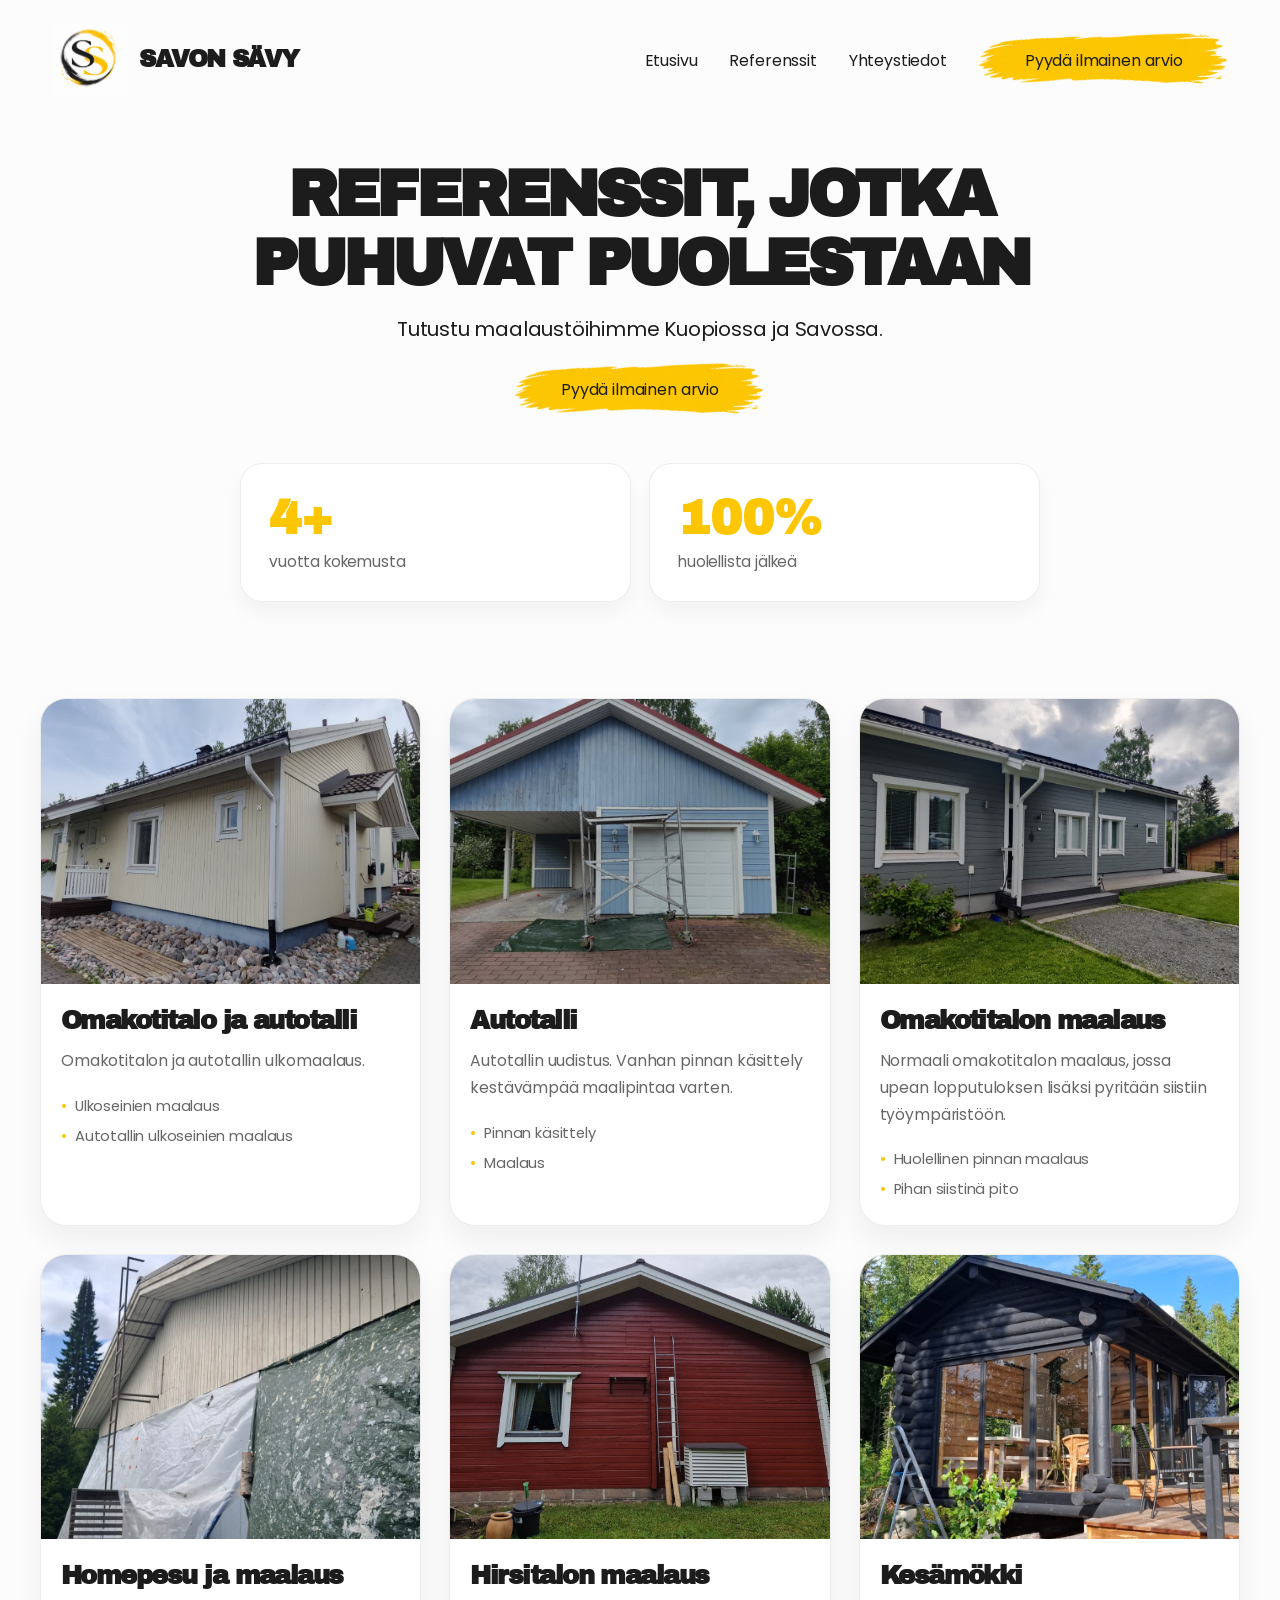
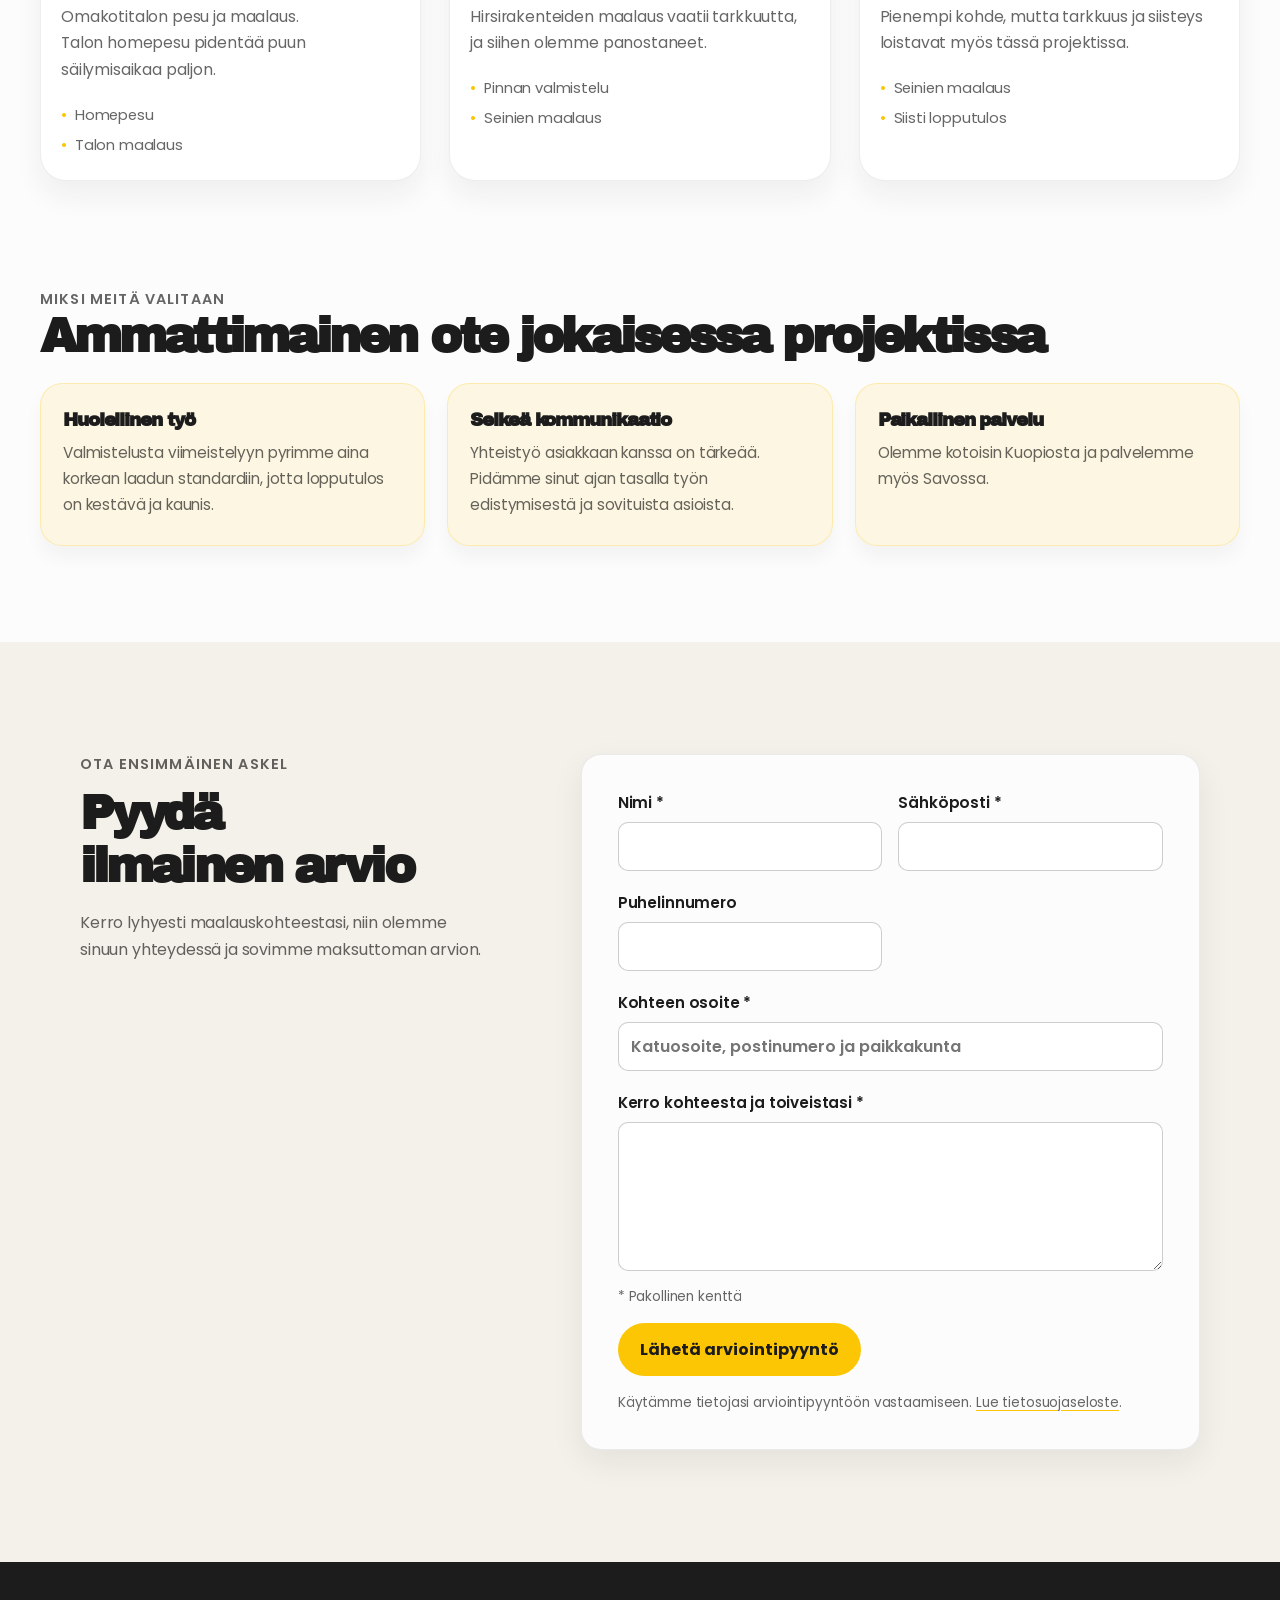
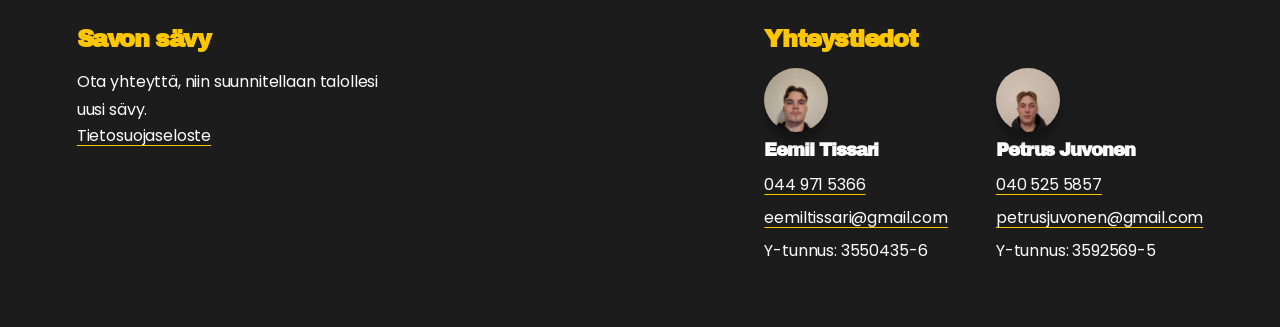
==== commit 0c31f692: "Jeps" ====
--- a/referenssit.html
+++ b/referenssit.html
@@ -23,6 +23,7 @@
 <body>
     <nav>
         <div class="logo">
+            <img src="./Kuvat/Musta-keltainen sivellinrengaslogo.png" alt="Savon sävy">
             <h1>Savon sävy</h1>
         </div>
         <button class="menuToggle" type="button" aria-label="Avaa valikko" aria-expanded="false" aria-controls="paavalikko">
--- a/basics.css
+++ b/basics.css
@@ -10,7 +10,8 @@
     --pieni-teksti2-koko: clamp(1rem, 1.5vw, 1.5rem);
 
     --väri-main: #fcc604;
-    --väri-body: #fafafa;
+    /* --väri-body: #fafafa; */
+    --väri-body: #fcfcfc;
     --väri-teksti: #1c1c1c;
     --väri-teksti-secondary: rgba(0, 0, 0, 0.6);
 }
@@ -104,6 +105,9 @@
     box-shadow: 0 4px 18px rgba(28, 28, 28, .06);
 }
 nav .logo{
+    display: flex;
+    align-items: center;
+    gap: 12px;
     font-family: "Archivo Black", sans-serif;
     font-size: clamp(1.1rem, 2vw, 1.5rem);
     white-space: nowrap;
@@ -115,6 +119,13 @@
     font-size: inherit;
     line-height: 1.15;
 }
+nav .logo img{
+    display: block;
+    width: clamp(56px, 6vw, 76px);
+    height: auto;
+    border-radius: 0;
+    filter: none;
+}
 nav .links{
     display: flex;
     gap: clamp(16px, 2.5vw, 36px);
@@ -143,7 +154,7 @@
     filter: none;
 }
 
-@media (max-width: 760px){
+@media (max-width: 900px){
     :root{
         --nav-height: 76px;
     }
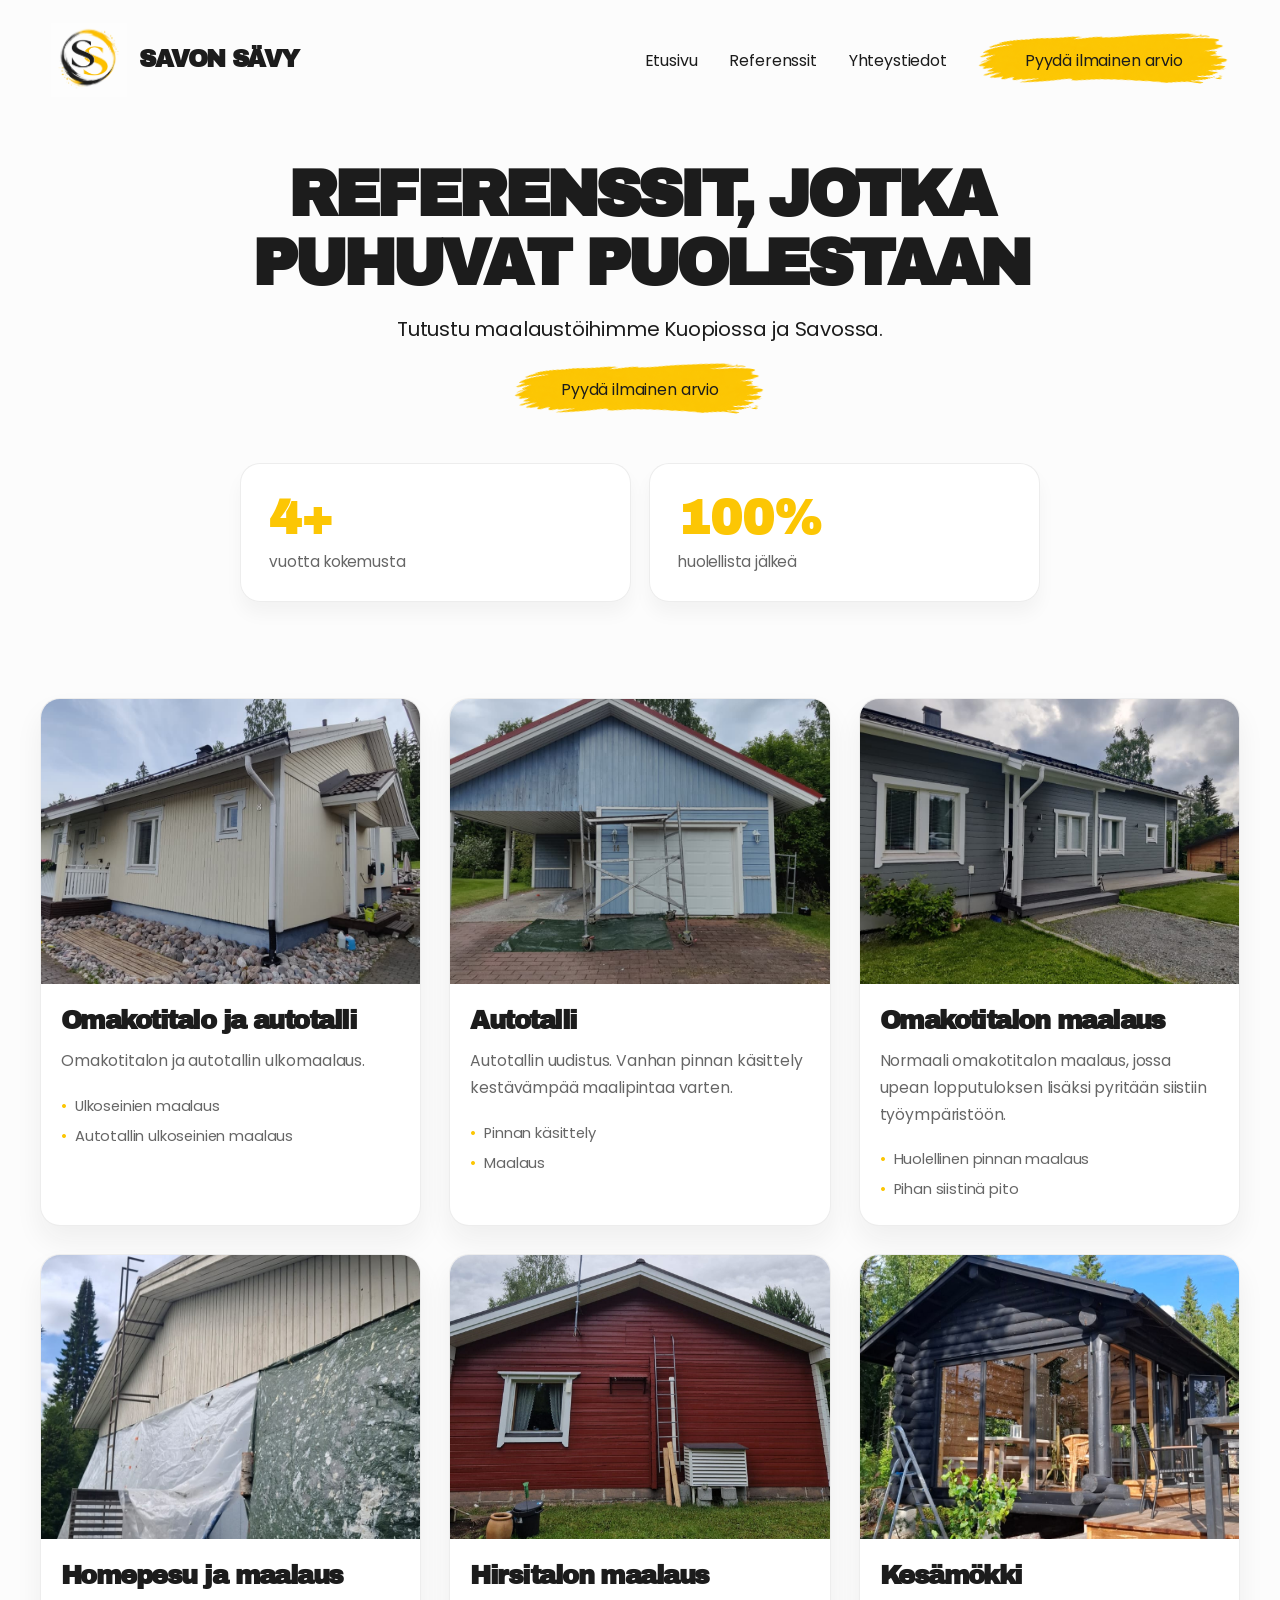
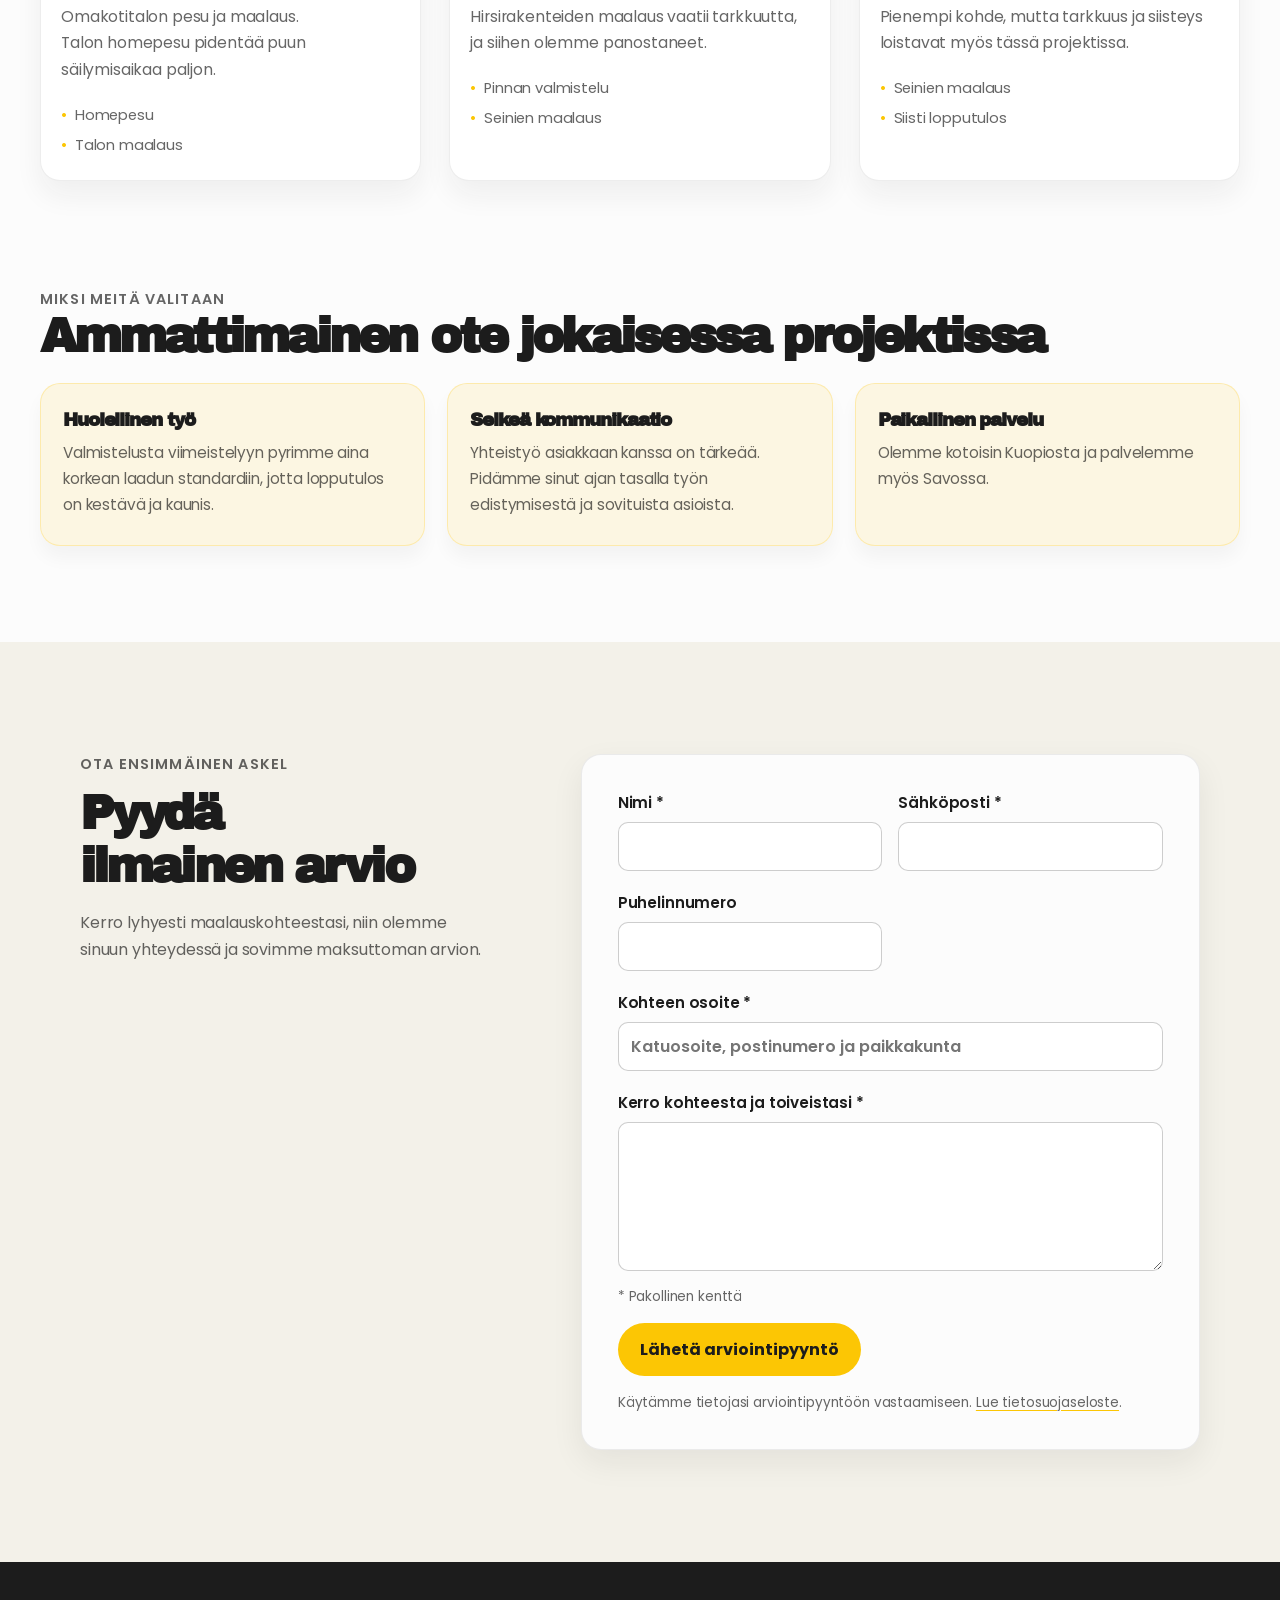
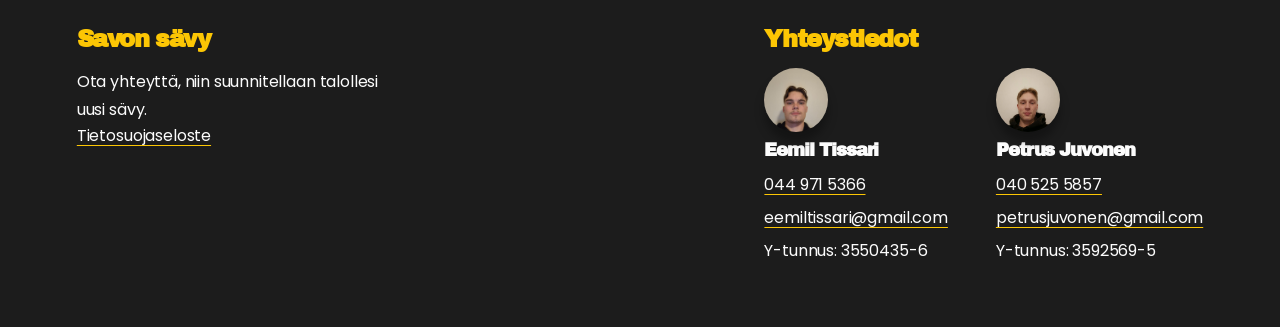
==== commit 315c82d7: "Pari kuvan muutosta" ====
--- a/referenssit.html
+++ b/referenssit.html
@@ -16,14 +16,14 @@
     <link rel="preconnect" href="https://fonts.gstatic.com" crossorigin>
     <link href="https://fonts.googleapis.com/css2?family=Archivo+Black&family=Poppins:wght@200;400;600;700&display=swap" rel="stylesheet">
 
-    <link rel="stylesheet" href="./basics.css">
+    <link rel="stylesheet" href="./basics.css?v=2">
     <link rel="stylesheet" href="./etusivu.css">
     <link rel="stylesheet" href="./referenssit.css">
 </head>
 <body>
     <nav>
         <div class="logo">
-            <img src="./Kuvat/Musta-keltainen sivellinrengaslogo.png" alt="Savon sävy">
+            <img src="./Kuvat/Musta-keltainen sivellinrengaslogo.png" alt="Savon sävy" width="76" height="73">
             <h1>Savon sävy</h1>
         </div>
         <button class="menuToggle" type="button" aria-label="Avaa valikko" aria-expanded="false" aria-controls="paavalikko">
@@ -225,7 +225,7 @@
                         <p>Y-tunnus: 3550435-6</p>
                     </address>
                     <address>
-                        <img class="footerKuva" src="./Kuvat/Pietsu-naamakuva.jpeg" alt="" loading="lazy" decoding="async">
+                        <img class="footerKuva" src="./Kuvat/Uusi-pietsu-naamakuva.jpeg" alt="" loading="lazy" decoding="async">
                         <h3>Petrus Juvonen</h3>
                         <a href="tel:+358405255857">040 525 5857</a>
                         <a href="mailto:petrusjuvonen@gmail.com">petrusjuvonen@gmail.com</a>
--- a/referenssit.css
+++ b/referenssit.css
@@ -48,7 +48,7 @@
 .stat-card {
     background: rgba(255, 255, 255, 0.82);
     border: 1px solid rgba(28, 28, 28, 0.08);
-    border-radius: 22px;
+    border-radius: 20px;
     padding: clamp(20px, 3vw, 28px);
     box-shadow: 0 12px 18px rgba(0, 0, 0, 0.04);
 }
@@ -82,7 +82,7 @@
     overflow: hidden;
     background: #ffffff;
     border: 1px solid rgba(28, 28, 28, 0.08);
-    border-radius: 26px;
+    border-radius: 20px;
     box-shadow: 0 15px 28px rgba(28, 28, 28, 0.06);
 }
 
@@ -165,7 +165,7 @@
 
 .feature-item {
     padding: 26px 22px;
-    border-radius: 22px;
+    border-radius: 20px;
     background: rgba(252, 198, 4, 0.1);
     border: 1px solid rgba(252, 198, 4, 0.24);
     text-align: left;
